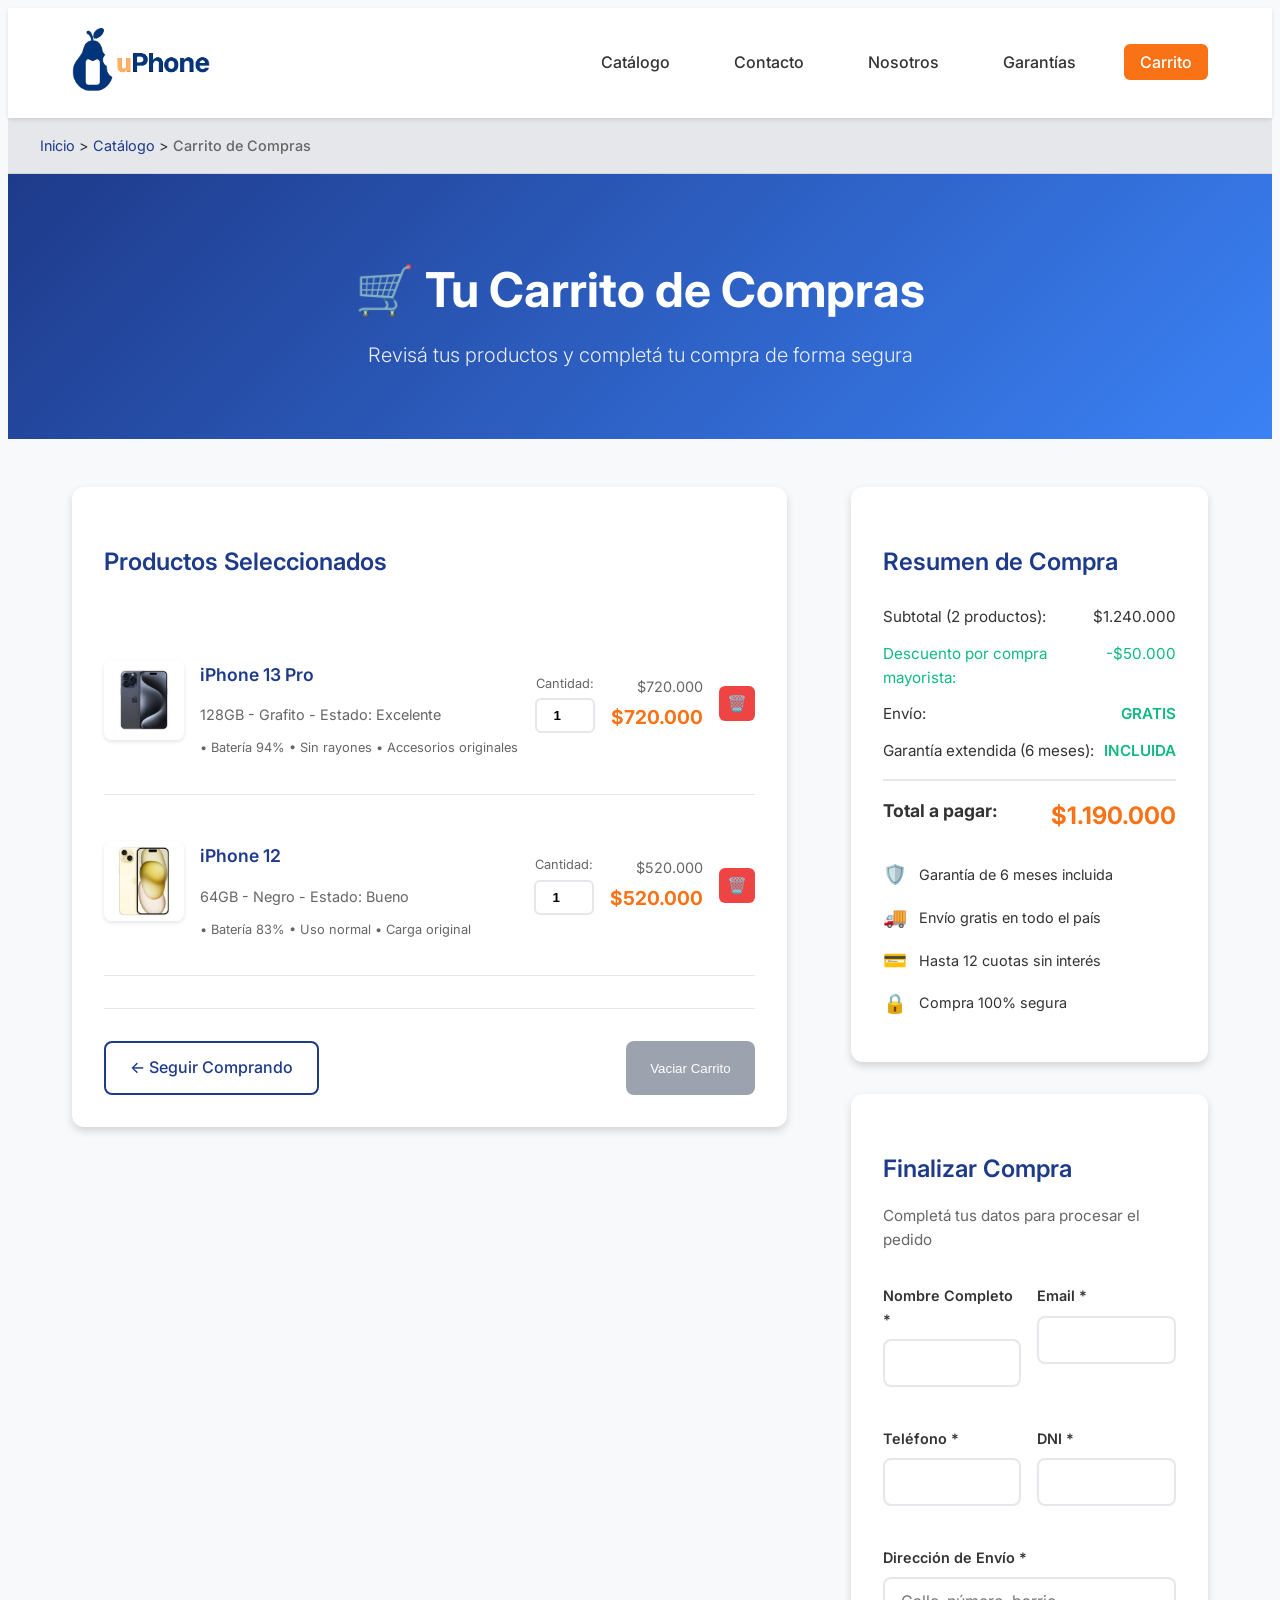
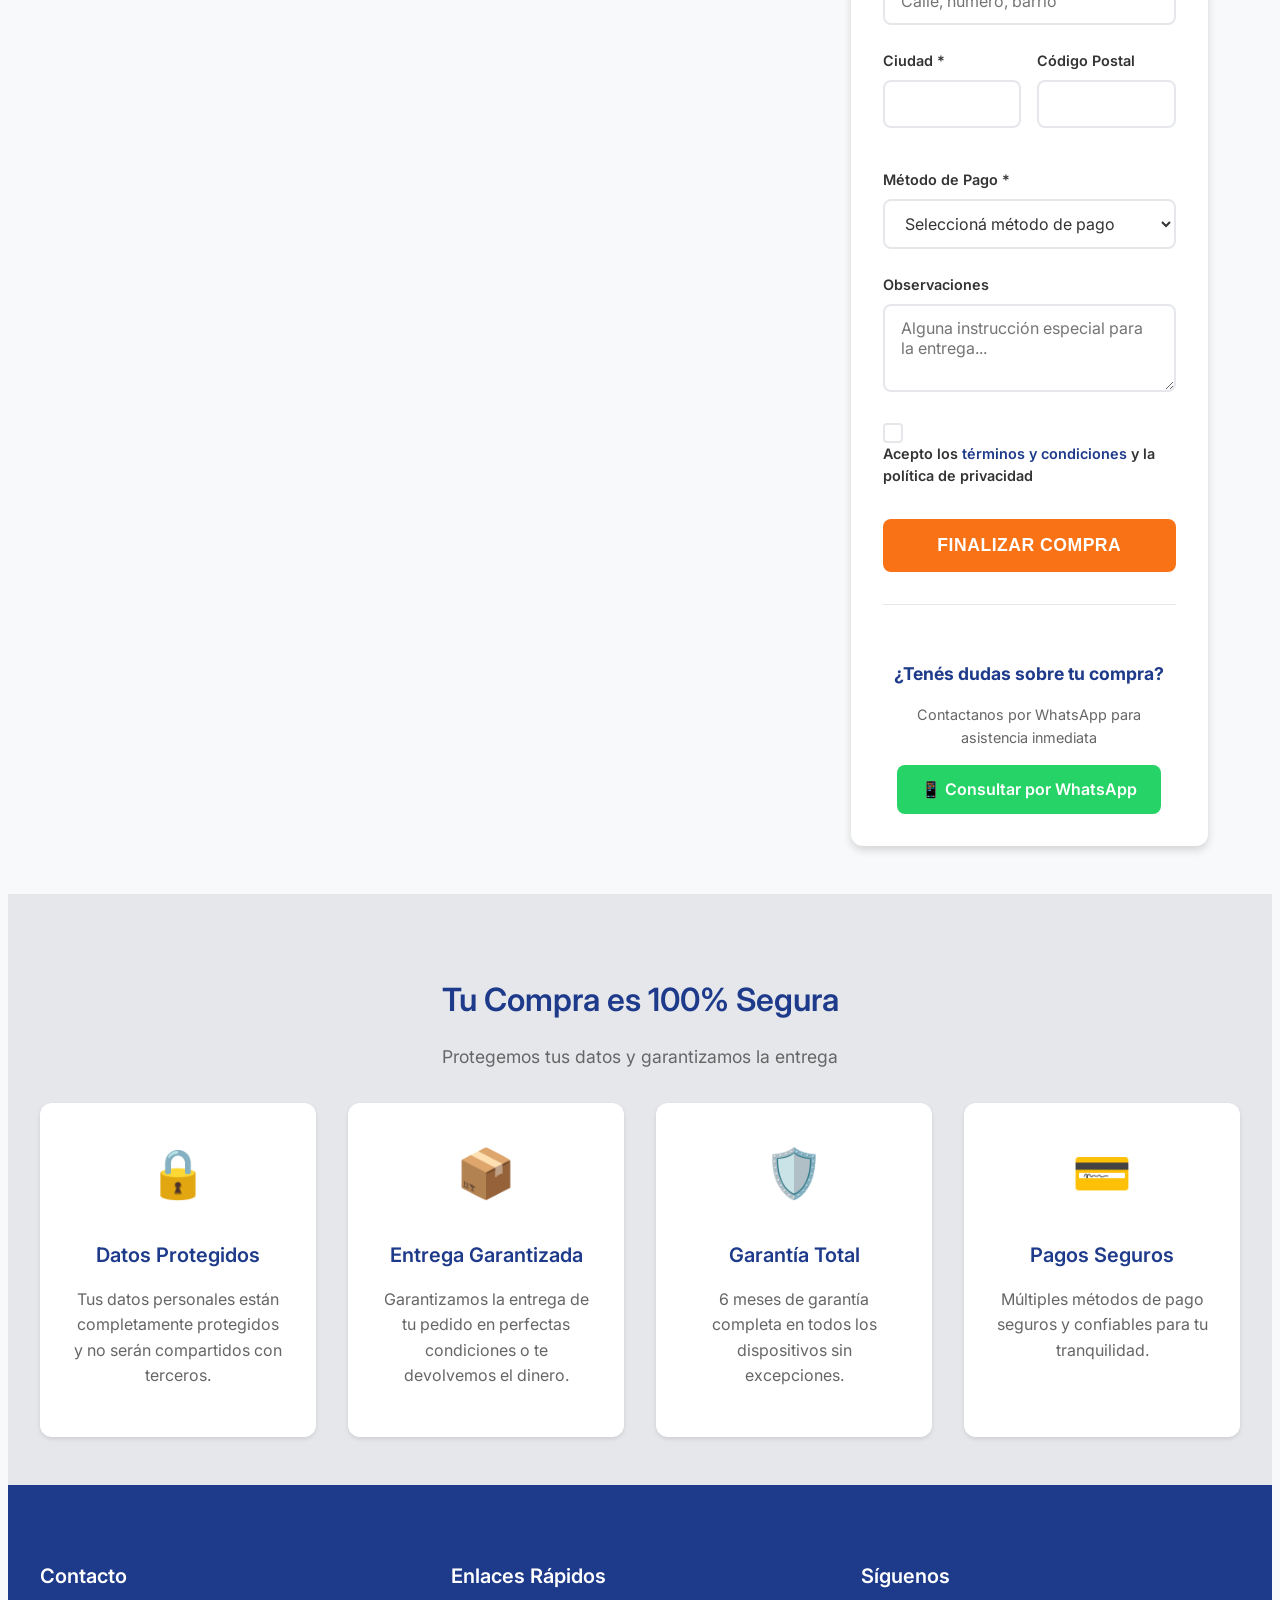
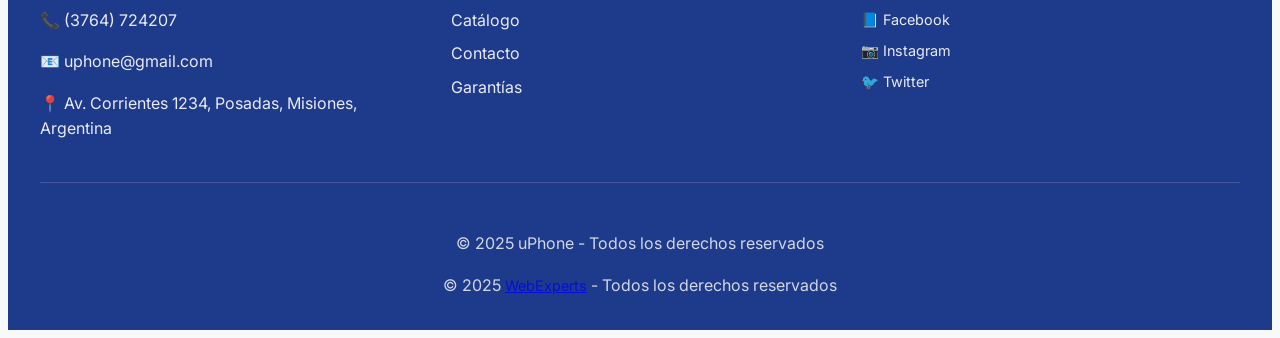
==== carrito.html @ 1811b503 "Commit inicial del proyecto Tienda iPhone" ====
<!DOCTYPE html>
<html lang="es">
<head>
    <!-- Configuración básica de la página -->
    <meta charset="UTF-8">
    <meta name="viewport" content="width=device-width, initial-scale=1.0">
    <title>Carrito de Compras - uPhone | Celulares Usados</title>
    <meta name="description" content="Finaliza tu compra de celulares usados en uPhone. Carrito con productos seleccionados, envío gratis y garantía incluida.">
    
    <!-- Favicon -->
    <link rel="icon" type="image/png" href="./img/favicon.png">
    
    <!-- Google Fonts para mejorar la tipografía -->
    <link rel="preconnect" href="https://fonts.googleapis.com">
    <link rel="preconnect" href="https://fonts.gstatic.com" crossorigin>
    <link href="https://fonts.googleapis.com/css2?family=Inter:wght@300;400;500;600;700&display=swap" rel="stylesheet">
    
    <!-- Vinculamos el archivo CSS específico de esta página -->
    <link rel="stylesheet" href="./css/carrito.css">
</head>
<body>
    <!-- Header principal con logo y navegación -->
    <header class="cabecera">
        <div class="contenedor-cabecera">
            <!-- Logo de la empresa -->
            <div class="logo">
                <a href="index.html" class="logo-link">
                    <img src="./img/logo.png" alt="uPhone - Celulares Usados Premium" class="img-logo">
                </a>
            </div>
            
            <!-- Menú de navegación principal -->
            <nav class="navegacion-principal">
                <ul class="menu">
                    <li><a href="catalogo.html">Catálogo</a></li>
                    <li><a href="contacto.html">Contacto</a></li>
                    <li><a href="nosotros.html">Nosotros</a></li>
                    <li><a href="garantias.html">Garantías</a></li>
                    <li><a href="carrito.html" class="activo">Carrito</a></li>
                </ul>
            </nav>
        </div>
    </header>

    <!-- Contenido principal de la página -->
    <main class="contenido-principal">
        <!-- Breadcrumb para navegación -->
        <section class="breadcrumb">
            <div class="contenedor-breadcrumb">
                <a href="index.html">Inicio</a> > 
                <a href="catalogo.html">Catálogo</a> > 
                <span>Carrito de Compras</span>
            </div>
        </section>

        <!-- Sección de encabezado del carrito -->
        <section class="seccion-encabezado">
            <div class="contenedor-encabezado">
                <h2 class="titulo-carrito">🛒 Tu Carrito de Compras</h2>
                <p class="subtitulo-carrito">Revisá tus productos y completá tu compra de forma segura</p>
            </div>
        </section>

        <!-- Sección principal del carrito -->
        <section class="seccion-carrito">
            <div class="contenedor-carrito">
                <!-- Productos en el carrito -->
                <div class="productos-carrito">
                    <h3 class="titulo-productos">Productos Seleccionados</h3>
                    
                    <!-- Producto 1 -->
                    <article class="item-carrito">
                        <div class="imagen-producto-carrito">
                            <img src="./img/iphone-15-pro-max.jpeg" alt="iPhone 13 Pro usado en estado excelente" class="img-producto-carrito">
                        </div>
                        <div class="info-producto-carrito">
                            <h4>iPhone 13 Pro</h4>
                            <p class="descripcion-carrito">128GB - Grafito - Estado: Excelente</p>
                            <p class="caracteristicas-carrito">• Batería 94% • Sin rayones • Accesorios originales</p>
                        </div>
                        <div class="cantidad-producto">
                            <label for="cantidad1">Cantidad:</label>
                            <input type="number" id="cantidad1" value="1" min="1" readonly>
                        </div>
                        <div class="precio-producto">
                            <span class="precio-unitario">$720.000</span>
                            <span class="precio-total-item">$720.000</span>
                        </div>
                        <div class="acciones-producto">
                            <button class="boton-eliminar" title="Eliminar producto">🗑️</button>
                        </div>
                    </article>

                    <!-- Producto 2 -->
                    <article class="item-carrito">
                        <div class="imagen-producto-carrito">
                            <img src="./img/iphone-12.jpeg" alt="iPhone 12 usado en estado bueno" class="img-producto-carrito">
                        </div>
                        <div class="info-producto-carrito">
                            <h4>iPhone 12</h4>
                            <p class="descripcion-carrito">64GB - Negro - Estado: Bueno</p>
                            <p class="caracteristicas-carrito">• Batería 83% • Uso normal • Carga original</p>
                        </div>
                        <div class="cantidad-producto">
                            <label for="cantidad2">Cantidad:</label>
                            <input type="number" id="cantidad2" value="1" min="1" readonly>
                        </div>
                        <div class="precio-producto">
                            <span class="precio-unitario">$520.000</span>
                            <span class="precio-total-item">$520.000</span>
                        </div>
                        <div class="acciones-producto">
                            <button class="boton-eliminar" title="Eliminar producto">🗑️</button>
                        </div>
                    </article>

                    <!-- Botones de acción del carrito -->
                    <div class="acciones-carrito">
                        <a href="catalogo.html" class="boton-seguir-comprando">← Seguir Comprando</a>
                        <button class="boton-vaciar-carrito">Vaciar Carrito</button>
                    </div>
                </div>

                <!-- Resumen y checkout -->
                <div class="resumen-checkout">
                    <!-- Resumen de compra -->
                    <div class="resumen-compra">
                        <h3 class="titulo-resumen">Resumen de Compra</h3>
                        
                        <div class="desglose-precios">
                            <div class="linea-precio">
                                <span>Subtotal (2 productos):</span>
                                <span>$1.240.000</span>
                            </div>
                            <div class="linea-precio descuento">
                                <span>Descuento por compra mayorista:</span>
                                <span>-$50.000</span>
                            </div>
                            <div class="linea-precio envio">
                                <span>Envío:</span>
                                <span class="gratis">GRATIS</span>
                            </div>
                            <div class="linea-precio garantia">
                                <span>Garantía extendida (6 meses):</span>
                                <span class="incluido">INCLUIDA</span>
                            </div>
                            <hr class="separador-total">
                            <div class="linea-precio total">
                                <span><strong>Total a pagar:</strong></span>
                                <span class="precio-final"><strong>$1.190.000</strong></span>
                            </div>
                        </div>

                        <!-- Información adicional -->
                        <div class="info-adicional-carrito">
                            <div class="info-item">
                                <span class="icono">🛡️</span>
                                <span>Garantía de 6 meses incluida</span>
                            </div>
                            <div class="info-item">
                                <span class="icono">🚚</span>
                                <span>Envío gratis en todo el país</span>
                            </div>
                            <div class="info-item">
                                <span class="icono">💳</span>
                                <span>Hasta 12 cuotas sin interés</span>
                            </div>
                            <div class="info-item">
                                <span class="icono">🔒</span>
                                <span>Compra 100% segura</span>
                            </div>
                        </div>
                    </div>

                    <!-- Formulario de checkout -->
                    <div class="formulario-checkout">
                        <h3 class="titulo-checkout">Finalizar Compra</h3>
                        <p class="descripcion-checkout">Completá tus datos para procesar el pedido</p>
                        
                        <form class="formulario-compra" action="#" method="POST">
                            <!-- Datos personales -->
                            <div class="grupo-campos">
                                <div class="campo-formulario">
                                    <label for="nombre">Nombre Completo *</label>
                                    <input type="text" id="nombre" name="nombre" required>
                                </div>
                                
                                <div class="campo-formulario">
                                    <label for="email">Email *</label>
                                    <input type="email" id="email" name="email" required>
                                </div>
                            </div>
                            
                            <div class="grupo-campos">
                                <div class="campo-formulario">
                                    <label for="telefono">Teléfono *</label>
                                    <input type="tel" id="telefono" name="telefono" required>
                                </div>
                                
                                <div class="campo-formulario">
                                    <label for="dni">DNI *</label>
                                    <input type="text" id="dni" name="dni" required>
                                </div>
                            </div>

                            <!-- Dirección de envío -->
                            <div class="campo-formulario">
                                <label for="direccion">Dirección de Envío *</label>
                                <input type="text" id="direccion" name="direccion" placeholder="Calle, número, barrio" required>
                            </div>
                            
                            <div class="grupo-campos">
                                <div class="campo-formulario">
                                    <label for="ciudad">Ciudad *</label>
                                    <input type="text" id="ciudad" name="ciudad" required>
                                </div>
                                
                                <div class="campo-formulario">
                                    <label for="codigo-postal">Código Postal</label>
                                    <input type="text" id="codigo-postal" name="codigo-postal">
                                </div>
                            </div>

                            <!-- Método de pago -->
                            <div class="campo-formulario">
                                <label for="metodo-pago">Método de Pago *</label>
                                <select id="metodo-pago" name="metodo-pago" required>
                                    <option value="">Seleccioná método de pago</option>
                                    <option value="efectivo">Efectivo contra entrega</option>
                                    <option value="transferencia">Transferencia bancaria</option>
                                    <option value="tarjeta">Tarjeta de crédito/débito</option>
                                    <option value="cuotas">Financiación en cuotas</option>
                                </select>
                            </div>

                            <!-- Observaciones -->
                            <div class="campo-formulario">
                                <label for="observaciones">Observaciones</label>
                                <textarea id="observaciones" name="observaciones" rows="3" placeholder="Alguna instrucción especial para la entrega..."></textarea>
                            </div>

                            <!-- Checkbox de términos -->
                            <div class="campo-formulario checkbox">
                                <label class="checkbox-label">
                                    <input type="checkbox" name="terminos" required>
                                    <span class="checkmark"></span>
                                    Acepto los <a href="garantias.html" class="enlace-terminos">términos y condiciones</a> y la política de privacidad
                                </label>
                            </div>

                            <!-- Botón de finalizar compra -->
                            <div class="campo-formulario">
                                <button type="submit" class="boton-finalizar-compra">Finalizar Compra</button>
                            </div>
                        </form>

                        <!-- Información de contacto para dudas -->
                        <div class="contacto-compra">
                            <h4>¿Tenés dudas sobre tu compra?</h4>
                            <p>Contactanos por WhatsApp para asistencia inmediata</p>
                            <a href="https://wa.me/543764724207" class="boton-whatsapp-carrito" target="_blank">
                                📱 Consultar por WhatsApp
                            </a>
                        </div>
                    </div>
                </div>
            </div>
        </section>

        <!-- Sección de información de seguridad -->
        <section class="seccion-seguridad">
            <div class="contenedor-seguridad">
                <h3 class="titulo-seguridad">Tu Compra es 100% Segura</h3>
                <p class="descripcion-seguridad">Protegemos tus datos y garantizamos la entrega</p>
                
                <div class="grid-seguridad">
                    <div class="card-seguridad">
                        <div class="icono-seguridad">🔒</div>
                        <h4>Datos Protegidos</h4>
                        <p>Tus datos personales están completamente protegidos y no serán compartidos con terceros.</p>
                    </div>
                    
                    <div class="card-seguridad">
                        <div class="icono-seguridad">📦</div>
                        <h4>Entrega Garantizada</h4>
                        <p>Garantizamos la entrega de tu pedido en perfectas condiciones o te devolvemos el dinero.</p>
                    </div>
                    
                    <div class="card-seguridad">
                        <div class="icono-seguridad">🛡️</div>
                        <h4>Garantía Total</h4>
                        <p>6 meses de garantía completa en todos los dispositivos sin excepciones.</p>
                    </div>
                    
                    <div class="card-seguridad">
                        <div class="icono-seguridad">💳</div>
                        <h4>Pagos Seguros</h4>
                        <p>Múltiples métodos de pago seguros y confiables para tu tranquilidad.</p>
                    </div>
                </div>
            </div>
        </section>
    </main>

    <!-- Footer con información adicional -->
    <footer class="pie-pagina">
        <div class="contenedor-footer">
            <!-- Información de contacto -->
            <div class="columna-footer">
                <h4>Contacto</h4>
                <p>📞 (3764) 724207</p>
                <p>📧 uphone@gmail.com</p>
                <p>📍 Av. Corrientes 1234, Posadas, Misiones, Argentina</p>
            </div>
            
            <!-- Enlaces rápidos -->
            <div class="columna-footer">
                <h4>Enlaces Rápidos</h4>
                <ul>
                    <li><a href="catalogo.html">Catálogo</a></li>
                    <li><a href="contacto.html">Contacto</a></li>
                    <li><a href="garantias.html">Garantías</a></li>
                </ul>
            </div>
            
            <!-- Redes sociales -->
            <div class="columna-footer">
                <h4>Síguenos</h4>
                <div class="redes-sociales">
                    <a href="#" class="red-social">📘 Facebook</a>
                    <a href="#" class="red-social">📷 Instagram</a>
                    <a href="#" class="red-social">🐦 Twitter</a>
                </div>
            </div>
        </div>
        
        <!-- Copyright -->
        <div class="copyright">
            <p>&copy; 2025 uPhone - Todos los derechos reservados</p>
            <p>&copy; 2025 <a href="#" class="red-social">WebExperts</a> - Todos los derechos reservados</p>
        </div>
    </footer>
</body>
</html>
---- css/carrito.css ----
/* ===== RESET Y CONFIGURACIÓN BÁSICA ===== */
/* Eliminamos márgenes y padding por defecto para tener control total */
* {
    margin: 5;
    padding: 0;
    box-sizing: border-box;
}

/* Configuración del body con fuente de Google Fonts */
body {
    font-family: 'Inter', -apple-system, BlinkMacSystemFont, 'Segoe UI', Roboto, sans-serif;
    line-height: 1.6;
    color: #333;
    background-color: #f8f9fa;
    /* Suavizamos el texto para mejor legibilidad */
    -webkit-font-smoothing: antialiased;
    -moz-osx-font-smoothing: grayscale;
}

/* ===== LAYOUT PRINCIPAL CON CSS GRID ===== */
/* Definimos el grid principal usando grid-template-areas */
body {
    display: grid;
    grid-template-areas: 
        "cabecera"
        "contenido-principal"
        "pie-pagina";
    grid-template-rows: auto 1fr auto;
    min-height: 100vh;
}

/* Asignamos las áreas del grid */
.cabecera {
    grid-area: cabecera;
}

.contenido-principal {
    grid-area: contenido-principal;
}

.pie-pagina {
    grid-area: pie-pagina;
}

/* ===== VARIABLES CSS PARA COLORES ===== */
:root {
    /* Colores principales siguiendo jerarquía visual */
    --color-primario: #1e3a8a;      /* Azul oscuro profesional */
    --color-secundario: #f97316;     /* Naranja suave para destacar */
    --color-fondo: #f8f9fa;          /* Fondo claro y neutro */
    --color-texto: #333333;          /* Texto principal oscuro */
    --color-texto-claro: #666666;    /* Texto secundario */
    --color-blanco: #ffffff;
    --color-gris-claro: #e5e7eb;
    --color-gris-medio: #9ca3af;
    
    /* Colores para estados */
    --color-exito: #10b981;          /* Verde para éxito */
    --color-error: #ef4444;          /* Rojo para errores */
    --color-advertencia: #f59e0b;    /* Amarillo para advertencias */
    
    /* Sombras para profundidad visual */
    --sombra-suave: 0 2px 4px rgba(0, 0, 0, 0.1);
    --sombra-media: 0 4px 8px rgba(0, 0, 0, 0.15);
    --sombra-fuerte: 0 8px 16px rgba(0, 0, 0, 0.2);
    
    /* Transiciones suaves */
    --transicion-rapida: 0.2s ease;
    --transicion-media: 0.3s ease;
}

/* ===== CABECERA ===== */
.cabecera {
    background: var(--color-blanco);
    box-shadow: var(--sombra-suave);
    position: sticky;
    top: 0;
    z-index: 100;
}

.contenedor-cabecera {
    max-width: 1200px;
    margin: 0 auto;
    padding: 1rem 2rem;
    display: flex;
    justify-content: space-between;
    align-items: center;
}

/* Logo y enlace */
.logo {
    display: flex;
    align-items: center;
}

.logo-link {
    text-decoration: none;
    transition: all var(--transicion-rapida);
}

.logo-link:hover {
    transform: scale(1.05);
}

.img-logo {
    height: 70px;
    width: auto;
    transition: all var(--transicion-rapida);
}

/* Navegación principal */
.navegacion-principal {
    /* Usamos flexbox para organizar el menú horizontalmente */
}

.menu {
    display: flex;
    list-style: none;
    gap: 2rem;
}

.menu a {
    text-decoration: none;
    color: var(--color-texto);
    font-weight: 500;
    padding: 0.5rem 1rem;
    border-radius: 6px;
    transition: all var(--transicion-rapida);
    position: relative;
}

.menu a:hover {
    background-color: var(--color-primario);
    color: var(--color-blanco);
    transform: translateY(-2px);
}

.menu a.activo {
    background-color: var(--color-secundario);
    color: var(--color-blanco);
}

/* ===== BREADCRUMB ===== */
.breadcrumb {
    background-color: var(--color-gris-claro);
    padding: 1rem 2rem;
    border-bottom: 1px solid #d1d5db;
}

.contenedor-breadcrumb {
    max-width: 1200px;
    margin: 0 auto;
    font-size: 0.9rem;
}

.breadcrumb a {
    color: var(--color-primario);
    text-decoration: none;
    transition: color var(--transicion-rapida);
}

.breadcrumb a:hover {
    color: var(--color-secundario);
}

.breadcrumb span {
    color: var(--color-texto-claro);
    font-weight: 500;
}

/* ===== SECCIÓN ENCABEZADO ===== */
.seccion-encabezado {
    background: linear-gradient(135deg, var(--color-primario) 0%, #3b82f6 100%);
    color: var(--color-blanco);
    padding: 3rem 2rem;
    text-align: center;
}

.contenedor-encabezado {
    max-width: 800px;
    margin: 0 auto;
}

.titulo-carrito {
    font-size: 3rem;
    font-weight: 700;
    margin-bottom: 1rem;
    line-height: 1.2;
}

.subtitulo-carrito {
    font-size: 1.25rem;
    opacity: 0.9;
    font-weight: 300;
}

/* ===== SECCIÓN CARRITO PRINCIPAL ===== */
.seccion-carrito {
    padding: 3rem 2rem;
    max-width: 1200px;
    margin: 0 auto;
}

.contenedor-carrito {
    display: grid;
    grid-template-columns: 2fr 1fr;
    gap: 4rem;
    align-items: start;
}

/* ===== PRODUCTOS EN CARRITO ===== */
.productos-carrito {
    background: var(--color-blanco);
    padding: 2rem;
    border-radius: 12px;
    box-shadow: var(--sombra-media);
}

.titulo-productos {
    font-size: 1.5rem;
    font-weight: 600;
    color: var(--color-primario);
    margin-bottom: 2rem;
}

.item-carrito {
    display: grid;
    grid-template-columns: 80px 1fr auto auto auto;
    gap: 1rem;
    align-items: center;
    padding: 1.5rem 0;
    border-bottom: 1px solid var(--color-gris-claro);
}

.item-carrito:last-child {
    border-bottom: none;
}

.imagen-producto-carrito {
    /* Contenedor para la imagen */
}

.img-producto-carrito {
    width: 80px;
    height: 80px;
    object-fit: cover;
    object-position: center;
    border-radius: 8px;
    box-shadow: var(--sombra-suave);
}

.info-producto-carrito h4 {
    font-size: 1.1rem;
    font-weight: 600;
    color: var(--color-primario);
    margin-bottom: 0.25rem;
}

.descripcion-carrito {
    color: var(--color-texto-claro);
    font-size: 0.9rem;
    margin-bottom: 0.25rem;
}

.caracteristicas-carrito {
    color: var(--color-texto-claro);
    font-size: 0.8rem;
    line-height: 1.4;
}

.cantidad-producto {
    text-align: center;
}

.cantidad-producto label {
    display: block;
    font-size: 0.8rem;
    color: var(--color-texto-claro);
    margin-bottom: 0.25rem;
}

.cantidad-producto input {
    width: 60px;
    padding: 0.5rem;
    border: 2px solid var(--color-gris-claro);
    border-radius: 6px;
    text-align: center;
    font-weight: 600;
}

.precio-producto {
    text-align: right;
}

.precio-unitario {
    display: block;
    font-size: 0.9rem;
    color: var(--color-texto-claro);
    margin-bottom: 0.25rem;
}

.precio-total-item {
    font-size: 1.2rem;
    font-weight: 700;
    color: var(--color-secundario);
}

.acciones-producto {
    /* Contenedor para botones de acción */
}

.boton-eliminar {
    background-color: var(--color-error);
    color: var(--color-blanco);
    border: none;
    padding: 0.5rem;
    border-radius: 6px;
    cursor: pointer;
    font-size: 1rem;
    transition: all var(--transicion-rapida);
}

.boton-eliminar:hover {
    background-color: #dc2626;
    transform: scale(1.1);
}

/* ===== ACCIONES DEL CARRITO ===== */
.acciones-carrito {
    display: flex;
    justify-content: space-between;
    margin-top: 2rem;
    padding-top: 2rem;
    border-top: 1px solid var(--color-gris-claro);
}

.boton-seguir-comprando {
    background-color: transparent;
    color: var(--color-primario);
    border: 2px solid var(--color-primario);
    padding: 0.75rem 1.5rem;
    border-radius: 8px;
    text-decoration: none;
    font-weight: 500;
    transition: all var(--transicion-rapida);
}

.boton-seguir-comprando:hover {
    background-color: var(--color-primario);
    color: var(--color-blanco);
    transform: translateY(-2px);
}

.boton-vaciar-carrito {
    background-color: var(--color-gris-medio);
    color: var(--color-blanco);
    border: none;
    padding: 0.75rem 1.5rem;
    border-radius: 8px;
    font-weight: 500;
    cursor: pointer;
    transition: all var(--transicion-rapida);
}

.boton-vaciar-carrito:hover {
    background-color: var(--color-error);
    transform: translateY(-2px);
}

/* ===== RESUMEN Y CHECKOUT ===== */
.resumen-checkout {
    /* Contenedor para resumen y formulario */
}

.resumen-compra {
    background: var(--color-blanco);
    padding: 2rem;
    border-radius: 12px;
    box-shadow: var(--sombra-media);
    margin-bottom: 2rem;
    position: sticky;
    top: 120px;
}

.titulo-resumen {
    font-size: 1.5rem;
    font-weight: 600;
    color: var(--color-primario);
    margin-bottom: 1.5rem;
}

.desglose-precios {
    margin-bottom: 1.5rem;
}

.linea-precio {
    display: flex;
    justify-content: space-between;
    margin-bottom: 0.75rem;
    font-size: 0.95rem;
}

.linea-precio.descuento {
    color: var(--color-exito);
}

.linea-precio.envio .gratis {
    color: var(--color-exito);
    font-weight: 600;
}

.linea-precio.garantia .incluido {
    color: var(--color-exito);
    font-weight: 600;
}

.separador-total {
    border: none;
    border-top: 2px solid var(--color-gris-claro);
    margin: 1rem 0;
}

.linea-precio.total {
    font-size: 1.1rem;
}

.precio-final {
    color: var(--color-secundario);
    font-size: 1.5rem;
}

.info-adicional-carrito {
    /* Información adicional del resumen */
}

.info-item {
    display: flex;
    align-items: center;
    gap: 0.75rem;
    margin-bottom: 0.75rem;
    font-size: 0.9rem;
    color: var(--color-texto);
}

.info-item .icono {
    font-size: 1.2rem;
}

/* ===== FORMULARIO CHECKOUT ===== */
.formulario-checkout {
    background: var(--color-blanco);
    padding: 2rem;
    border-radius: 12px;
    box-shadow: var(--sombra-media);
}

.titulo-checkout {
    font-size: 1.5rem;
    font-weight: 600;
    color: var(--color-primario);
    margin-bottom: 0.5rem;
}

.descripcion-checkout {
    color: var(--color-texto-claro);
    margin-bottom: 2rem;
    font-size: 0.95rem;
}

/* ===== ESTILOS DEL FORMULARIO ===== */
.formulario-compra {
    /* Contenedor del formulario */
}

.grupo-campos {
    display: grid;
    grid-template-columns: 1fr 1fr;
    gap: 1rem;
    margin-bottom: 1rem;
}

.campo-formulario {
    margin-bottom: 1.5rem;
}

.campo-formulario label {
    display: block;
    font-weight: 600;
    color: var(--color-texto);
    margin-bottom: 0.5rem;
    font-size: 0.9rem;
}

.campo-formulario input,
.campo-formulario select,
.campo-formulario textarea {
    width: 100%;
    padding: 0.75rem 1rem;
    border: 2px solid var(--color-gris-claro);
    border-radius: 8px;
    font-size: 1rem;
    color: var(--color-texto);
    background: var(--color-blanco);
    transition: all var(--transicion-rapida);
    font-family: inherit;
}

.campo-formulario input:focus,
.campo-formulario select:focus,
.campo-formulario textarea:focus {
    outline: none;
    border-color: var(--color-primario);
    box-shadow: 0 0 0 3px rgba(30, 58, 138, 0.1);
}

.campo-formulario textarea {
    resize: vertical;
    min-height: 80px;
}

/* ===== CHECKBOX PERSONALIZADO ===== */
.campo-formulario.checkbox {
    margin-bottom: 2rem;
}

.checkbox-label {
    display: flex;
    align-items: flex-start;
    gap: 0.75rem;
    cursor: pointer;
    font-size: 0.9rem;
    line-height: 1.5;
}

.checkbox-label input[type="checkbox"] {
    width: auto;
    margin: 0;
    opacity: 0;
    position: absolute;
}

.checkmark {
    width: 20px;
    height: 20px;
    border: 2px solid var(--color-gris-claro);
    border-radius: 4px;
    display: flex;
    align-items: center;
    justify-content: center;
    transition: all var(--transicion-rapida);
    flex-shrink: 0;
    margin-top: 0.1rem;
}

.checkbox-label input[type="checkbox"]:checked + .checkmark {
    background-color: var(--color-primario);
    border-color: var(--color-primario);
}

.checkbox-label input[type="checkbox"]:checked + .checkmark::after {
    content: "✓";
    color: var(--color-blanco);
    font-weight: bold;
    font-size: 0.8rem;
}

.enlace-terminos {
    color: var(--color-primario);
    text-decoration: none;
    font-weight: 600;
}

.enlace-terminos:hover {
    text-decoration: underline;
}

/* ===== BOTÓN FINALIZAR COMPRA ===== */
.boton-finalizar-compra {
    background-color: var(--color-secundario);
    color: var(--color-blanco);
    border: none;
    padding: 1rem 2rem;
    border-radius: 8px;
    font-size: 1.1rem;
    font-weight: 600;
    cursor: pointer;
    transition: all var(--transicion-media);
    text-transform: uppercase;
    letter-spacing: 0.5px;
    width: 100%;
}

.boton-finalizar-compra:hover {
    background-color: #ea580c;
    transform: translateY(-2px);
    box-shadow: var(--sombra-media);
}

/* ===== CONTACTO COMPRA ===== */
.contacto-compra {
    text-align: center;
    padding-top: 2rem;
    border-top: 1px solid var(--color-gris-claro);
    margin-top: 2rem;
}

.contacto-compra h4 {
    color: var(--color-primario);
    margin-bottom: 0.5rem;
    font-size: 1.1rem;
}

.contacto-compra p {
    color: var(--color-texto-claro);
    font-size: 0.9rem;
    margin-bottom: 1rem;
}

.boton-whatsapp-carrito {
    background-color: #25d366;
    color: var(--color-blanco);
    padding: 0.75rem 1.5rem;
    border-radius: 8px;
    text-decoration: none;
    font-weight: 600;
    display: inline-block;
    transition: all var(--transicion-rapida);
}

.boton-whatsapp-carrito:hover {
    background-color: #128c7e;
    transform: translateY(-2px);
}

/* ===== SECCIÓN SEGURIDAD ===== */
.seccion-seguridad {
    background-color: var(--color-gris-claro);
    padding: 3rem 2rem;
}

.contenedor-seguridad {
    max-width: 1200px;
    margin: 0 auto;
    text-align: center;
}

.titulo-seguridad {
    font-size: 2rem;
    font-weight: 600;
    color: var(--color-primario);
    margin-bottom: 0.5rem;
}

.descripcion-seguridad {
    color: var(--color-texto-claro);
    margin-bottom: 2rem;
    font-size: 1.1rem;
}

.grid-seguridad {
    display: grid;
    grid-template-columns: repeat(auto-fit, minmax(250px, 1fr));
    gap: 2rem;
}

.card-seguridad {
    background: var(--color-blanco);
    padding: 2rem;
    border-radius: 12px;
    text-align: center;
    box-shadow: var(--sombra-suave);
    transition: all var(--transicion-media);
}

.card-seguridad:hover {
    transform: translateY(-3px);
    box-shadow: var(--sombra-media);
}

.icono-seguridad {
    font-size: 3rem;
    margin-bottom: 1rem;
}

.card-seguridad h4 {
    font-size: 1.25rem;
    font-weight: 600;
    color: var(--color-primario);
    margin-bottom: 1rem;
}

.card-seguridad p {
    color: var(--color-texto-claro);
    line-height: 1.6;
}

/* ===== FOOTER ===== */
.pie-pagina {
    background-color: var(--color-primario);
    color: var(--color-blanco);
    padding: 3rem 2rem 1rem;
}

.contenedor-footer {
    max-width: 1200px;
    margin: 0 auto;
    display: grid;
    grid-template-columns: repeat(auto-fit, minmax(250px, 1fr));
    gap: 2rem;
    margin-bottom: 2rem;
}

.columna-footer h4 {
    font-size: 1.25rem;
    font-weight: 600;
    margin-bottom: 1rem;
    color: var(--color-blanco);
}

.columna-footer p {
    margin-bottom: 0.5rem;
    opacity: 0.9;
}

.columna-footer ul {
    list-style: none;
}

.columna-footer ul li {
    margin-bottom: 0.5rem;
}

.columna-footer a {
    color: var(--color-blanco);
    text-decoration: none;
    opacity: 0.9;
    transition: opacity var(--transicion-rapida);
}

.columna-footer a:hover {
    opacity: 1;
    color: var(--color-secundario);
}

.redes-sociales {
    display: flex;
    flex-direction: column;
    gap: 0.5rem;
}

.red-social {
    font-size: 0.9rem;
}

.copyright {
    text-align: center;
    padding-top: 2rem;
    border-top: 1px solid rgba(255, 255, 255, 0.2);
    opacity: 0.8;
}

/* ===== MEDIA QUERIES PARA RESPONSIVE DESIGN ===== */

/* Tablets (768px y menos) */
@media (max-width: 768px) {
    .contenedor-cabecera {
        flex-direction: column;
        gap: 1rem;
        padding: 1rem;
    }
    
    .menu {
        flex-wrap: wrap;
        justify-content: center;
        gap: 1rem;
    }
    
    .titulo-carrito {
        font-size: 2.5rem;
    }
    
    .subtitulo-carrito {
        font-size: 1.1rem;
    }
    
    .contenedor-carrito {
        grid-template-columns: 1fr;
        gap: 2rem;
    }
    
    .item-carrito {
        grid-template-columns: 60px 1fr;
        gap: 1rem;
    }
    
    .cantidad-producto,
    .precio-producto,
    .acciones-producto {
        grid-column: 1 / -1;
        margin-top: 0.5rem;
    }
    
    .cantidad-producto,
    .precio-producto {
        display: flex;
        justify-content: space-between;
        align-items: center;
    }
    
    .grupo-campos {
        grid-template-columns: 1fr;
        gap: 0;
    }
    
    .acciones-carrito {
        flex-direction: column;
        gap: 1rem;
    }
    
    .grid-seguridad {
        grid-template-columns: 1fr;
    }
    
    .contenedor-footer {
        grid-template-columns: 1fr;
        text-align: center;
    }
    
    .resumen-compra {
        position: static;
    }
}

/* Móviles (480px y menos) */
@media (max-width: 480px) {
    .contenedor-cabecera {
        padding: 0.75rem;
    }
    
    .img-logo {
        height: 56px;
    }
    
    .menu {
        gap: 0.5rem;
    }
    
    .menu a {
        padding: 0.4rem 0.8rem;
        font-size: 0.9rem;
    }
    
    .seccion-encabezado {
        padding: 2rem 1rem;
    }
    
    .titulo-carrito {
        font-size: 2rem;
    }
    
    .seccion-carrito {
        padding: 2rem 1rem;
    }
    
    .productos-carrito,
    .resumen-compra,
    .formulario-checkout {
        padding: 1.5rem;
    }
    
    .item-carrito {
        grid-template-columns: 1fr;
        text-align: center;
    }
    
    .img-producto-carrito {
        width: 120px;
        height: 120px;
        margin: 0 auto;
    }
    
    .seccion-seguridad {
        padding: 2rem 1rem;
    }
    
    .pie-pagina {
        padding: 2rem 1rem 1rem;
    }
}

/* ===== MEJORAS DE ACCESIBILIDAD ===== */

/* Enfoque visible para navegación por teclado */
.menu a:focus,
.campo-formulario input:focus,
.campo-formulario select:focus,
.campo-formulario textarea:focus,
.boton-finalizar-compra:focus,
.boton-whatsapp-carrito:focus,
.boton-eliminar:focus,
.boton-seguir-comprando:focus,
.boton-vaciar-carrito:focus {
    outline: 3px solid var(--color-secundario);
    outline-offset: 2px;
}

/* Mejoramos el contraste para textos */
@media (prefers-contrast: high) {
    :root {
        --color-texto: #000000;
        --color-texto-claro: #333333;
    }
}

/* Animaciones reducidas para usuarios que las prefieren */
@media (prefers-reduced-motion: reduce) {
    * {
        animation-duration: 0.01ms !important;
        animation-iteration-count: 1 !important;
        transition-duration: 0.01ms !important;
    }
}

/* ===== COMENTARIOS FINALES ===== */
/* 
Este CSS implementa:
✅ Grid con grid-template-areas para layout principal
✅ Flexbox para elementos internos (carrito, formulario, etc.)
✅ Media queries para diseño responsive
✅ Efectos hover y transiciones suaves
✅ Google Fonts para tipografía
✅ Jerarquía visual clara con tamaños de fuente
✅ Jerarquía de colores con variables CSS
✅ Carrito visual con productos estáticos
✅ Formulario de checkout completo
✅ Resumen de compra sticky
✅ Sección de seguridad
✅ Contraste suficiente para accesibilidad
✅ Enfoque visible para navegación por teclado
✅ Soporte para usuarios con preferencias de accesibilidad
*/
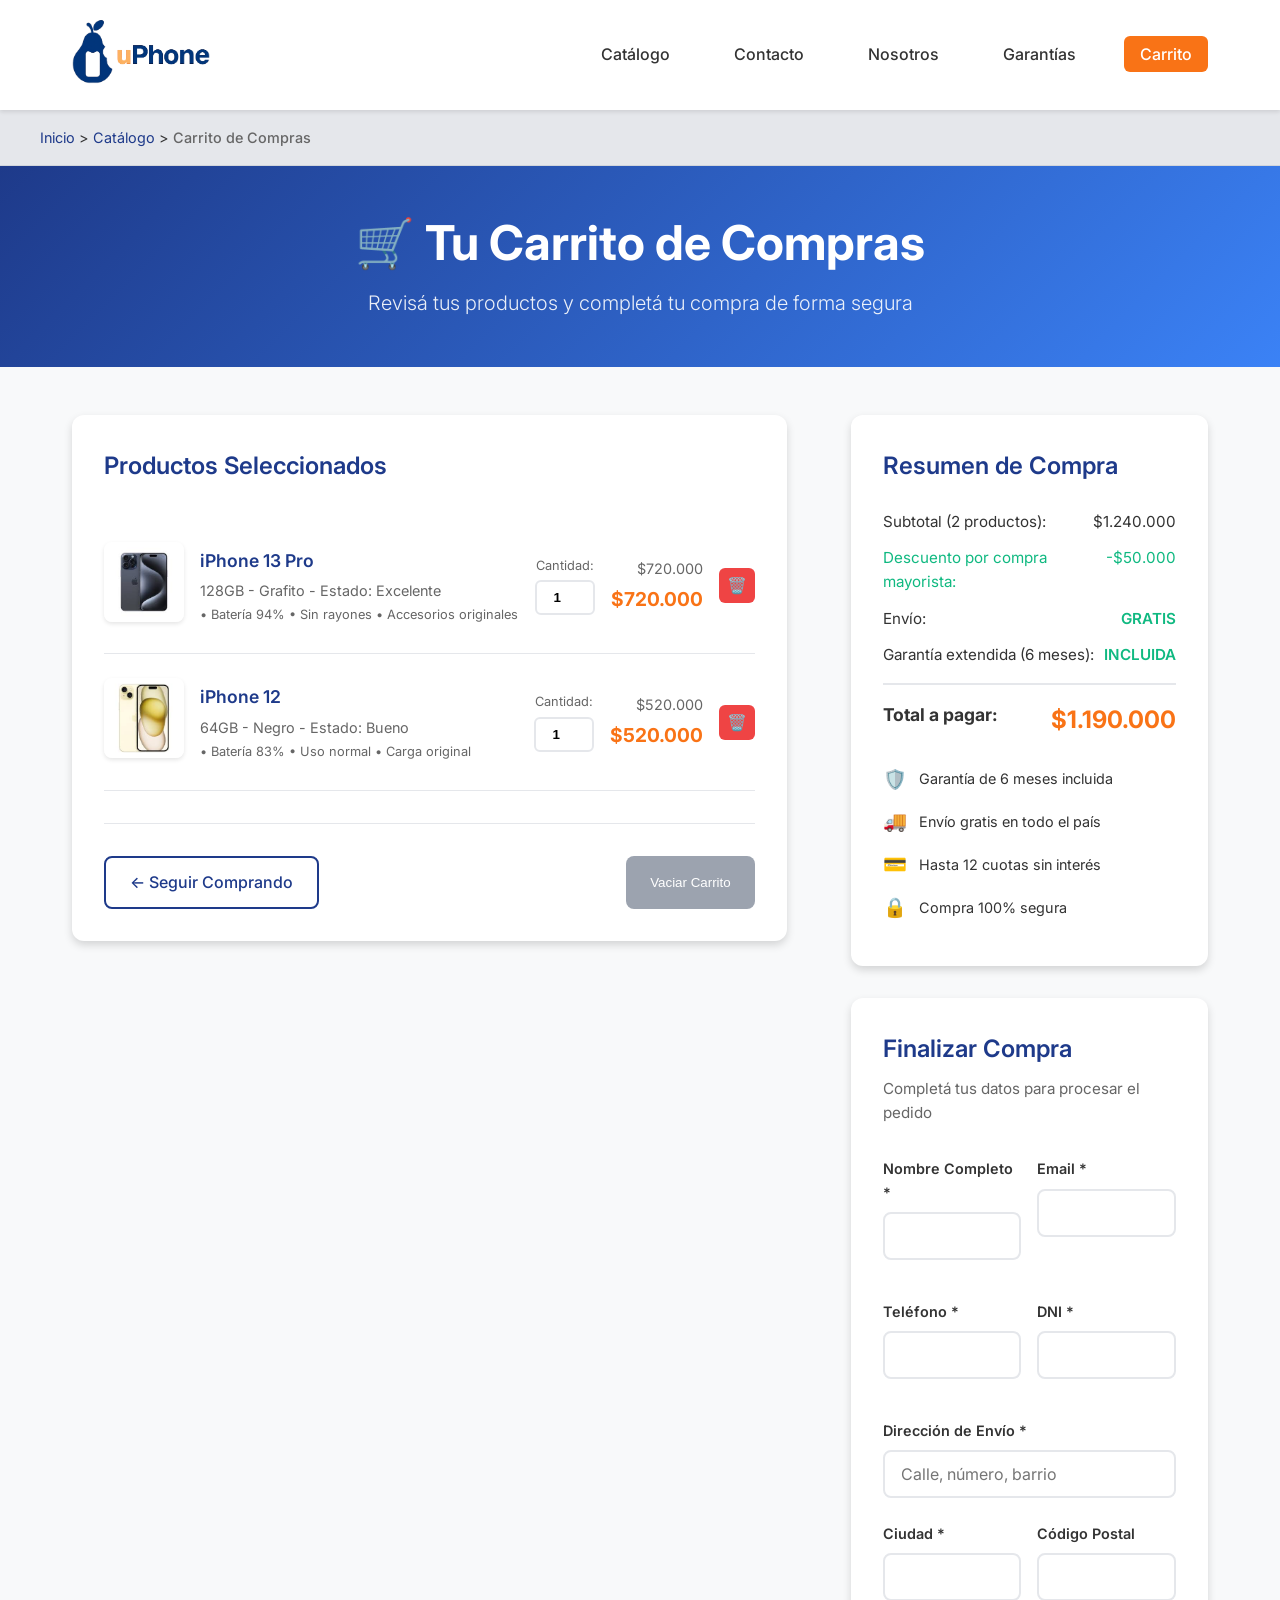
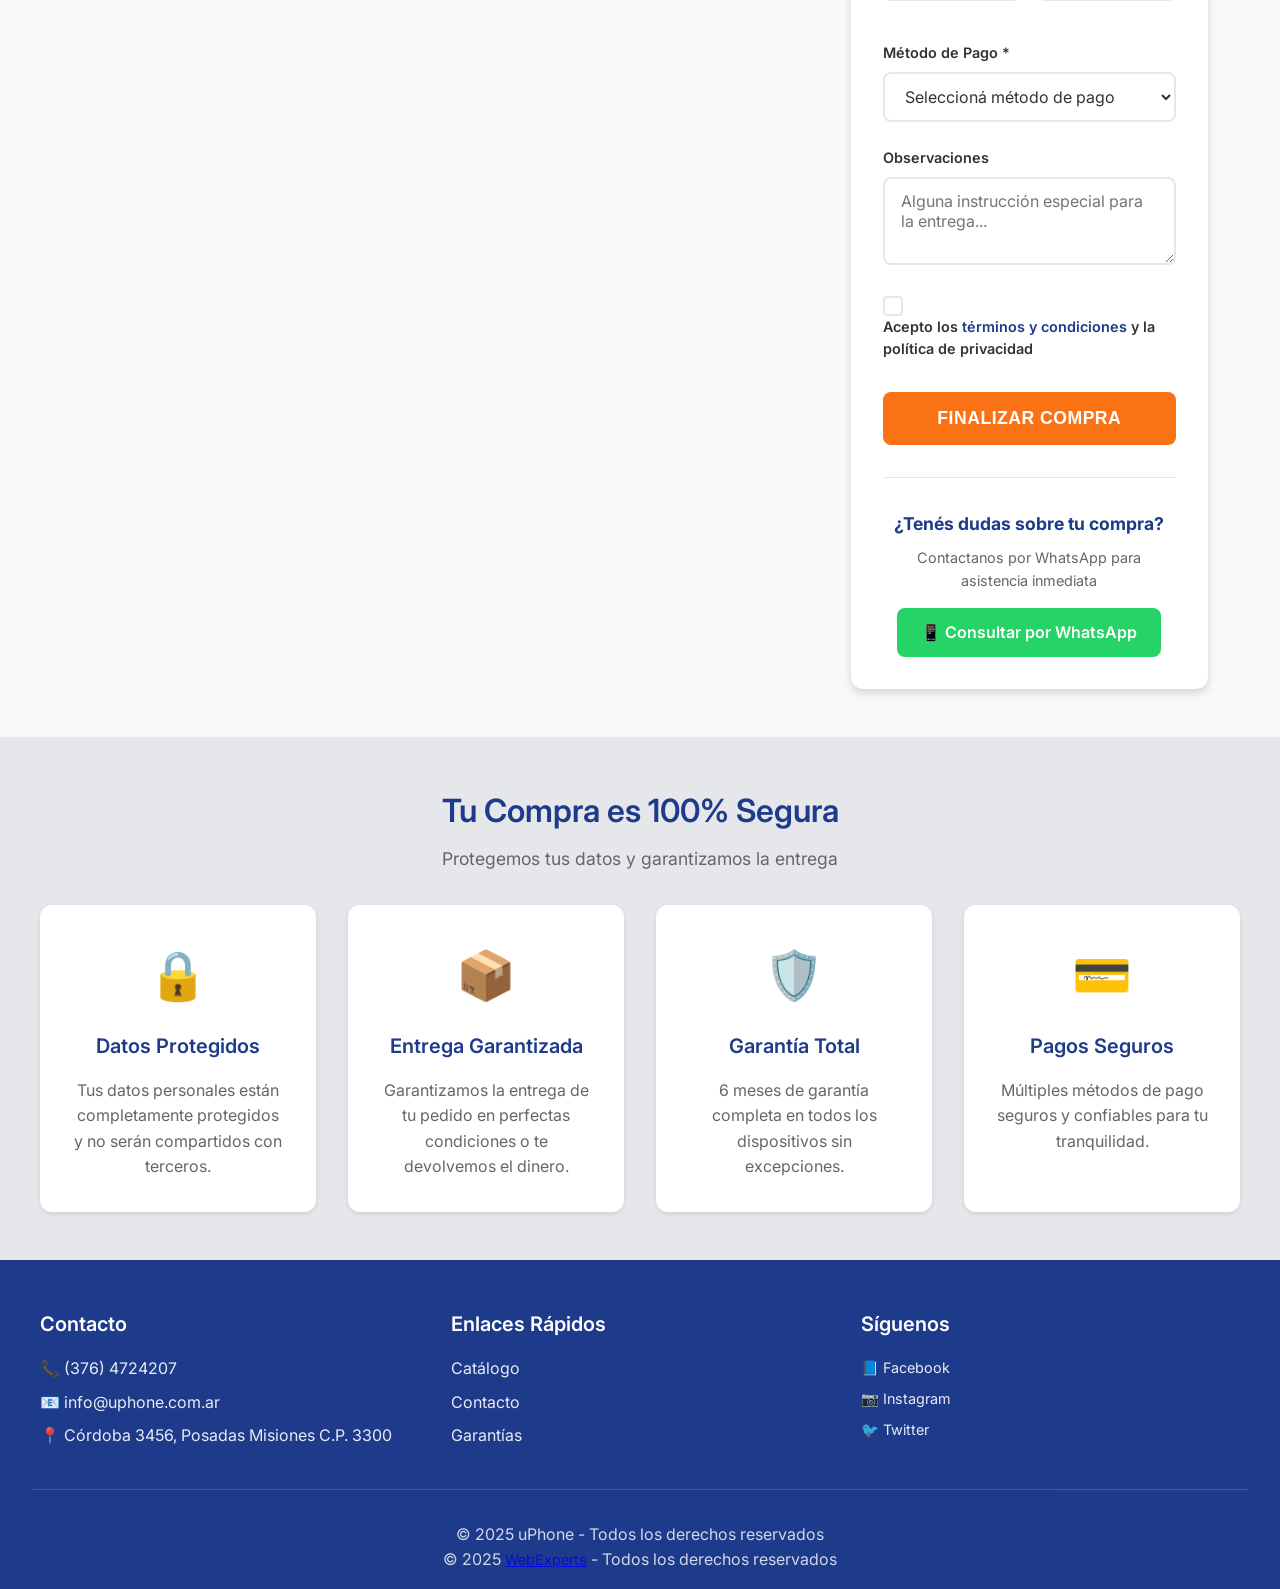
==== commit 201b1ea9: "Refactor: base.css, datos de contacto unificados, doc ampliada - base.css con reset, variables, cabe" ====
--- a/carrito.html
+++ b/carrito.html
@@ -15,7 +15,7 @@
     <link rel="preconnect" href="https://fonts.gstatic.com" crossorigin>
     <link href="https://fonts.googleapis.com/css2?family=Inter:wght@300;400;500;600;700&display=swap" rel="stylesheet">
     
-    <!-- Vinculamos el archivo CSS específico de esta página -->
+    <link rel="stylesheet" href="./css/base.css">
     <link rel="stylesheet" href="./css/carrito.css">
 </head>
 <body>
@@ -308,12 +308,11 @@
             <!-- Información de contacto -->
             <div class="columna-footer">
                 <h4>Contacto</h4>
-                <p>📞 (3764) 724207</p>
-                <p>📧 uphone@gmail.com</p>
-                <p>📍 Av. Corrientes 1234, Posadas, Misiones, Argentina</p>
+                <p>📞 (376) 4724207</p>
+                <p>📧 info@uphone.com.ar</p>
+                <p>📍 Córdoba 3456, Posadas Misiones C.P. 3300</p>
             </div>
             
-            <!-- Enlaces rápidos -->
             <div class="columna-footer">
                 <h4>Enlaces Rápidos</h4>
                 <ul>
--- a/css/base.css
+++ b/css/base.css
@@ -0,0 +1,313 @@
+/* ===== BASE.CSS - Estilos compartidos por todas las páginas uPhone ===== */
+/* Reset, layout principal, variables, cabecera, pie y elementos comunes */
+
+/* ===== RESET ===== */
+* {
+    margin: 0;
+    padding: 0;
+    box-sizing: border-box;
+}
+
+/* ===== BODY ===== */
+body {
+    font-family: 'Inter', -apple-system, BlinkMacSystemFont, 'Segoe UI', Roboto, sans-serif;
+    line-height: 1.6;
+    color: #333;
+    background-color: #f8f9fa;
+    -webkit-font-smoothing: antialiased;
+    -moz-osx-font-smoothing: grayscale;
+}
+
+/* ===== LAYOUT PRINCIPAL CON CSS GRID ===== */
+body {
+    display: grid;
+    grid-template-areas:
+        "cabecera"
+        "contenido-principal"
+        "pie-pagina";
+    grid-template-rows: auto 1fr auto;
+    min-height: 100vh;
+}
+
+.cabecera {
+    grid-area: cabecera;
+}
+
+.contenido-principal {
+    grid-area: contenido-principal;
+}
+
+.pie-pagina {
+    grid-area: pie-pagina;
+}
+
+/* ===== VARIABLES CSS ===== */
+:root {
+    /* Colores principales */
+    --color-primario: #1e3a8a;
+    --color-secundario: #f97316;
+    --color-fondo: #f8f9fa;
+    --color-texto: #333333;
+    --color-texto-claro: #666666;
+    --color-blanco: #ffffff;
+    --color-gris-claro: #e5e7eb;
+    --color-gris-medio: #9ca3af;
+
+    /* Badges de estado (productos) */
+    --color-excelente: #10b981;
+    --color-muy-bueno: #3b82f6;
+    --color-bueno: #f59e0b;
+
+    /* Estados (formularios, mensajes) */
+    --color-exito: #10b981;
+    --color-error: #ef4444;
+    --color-advertencia: #f59e0b;
+
+    /* Sombras */
+    --sombra-suave: 0 2px 4px rgba(0, 0, 0, 0.1);
+    --sombra-media: 0 4px 8px rgba(0, 0, 0, 0.15);
+    --sombra-fuerte: 0 8px 16px rgba(0, 0, 0, 0.2);
+
+    /* Transiciones */
+    --transicion-rapida: 0.2s ease;
+    --transicion-media: 0.3s ease;
+}
+
+/* ===== CABECERA ===== */
+.cabecera {
+    background: var(--color-blanco);
+    box-shadow: var(--sombra-suave);
+    position: sticky;
+    top: 0;
+    z-index: 100;
+}
+
+.contenedor-cabecera {
+    max-width: 1200px;
+    margin: 0 auto;
+    padding: 1rem 2rem;
+    display: flex;
+    justify-content: space-between;
+    align-items: center;
+}
+
+.logo {
+    display: flex;
+    align-items: center;
+}
+
+.logo-link {
+    text-decoration: none;
+    transition: all var(--transicion-rapida);
+}
+
+.logo-link:hover {
+    transform: scale(1.05);
+}
+
+.img-logo {
+    height: 70px;
+    width: auto;
+    transition: all var(--transicion-rapida);
+}
+
+.navegacion-principal {
+    /* Flexbox para menú horizontal */
+}
+
+.menu {
+    display: flex;
+    list-style: none;
+    gap: 2rem;
+}
+
+.menu a {
+    text-decoration: none;
+    color: var(--color-texto);
+    font-weight: 500;
+    padding: 0.5rem 1rem;
+    border-radius: 6px;
+    transition: all var(--transicion-rapida);
+    position: relative;
+}
+
+.menu a:hover {
+    background-color: var(--color-primario);
+    color: var(--color-blanco);
+    transform: translateY(-2px);
+}
+
+.menu a.activo {
+    background-color: var(--color-secundario);
+    color: var(--color-blanco);
+}
+
+/* ===== SECCIÓN ENCABEZADO COMÚN (páginas internas) ===== */
+.seccion-encabezado {
+    background: linear-gradient(135deg, var(--color-primario) 0%, #3b82f6 100%);
+    color: var(--color-blanco);
+    padding: 3rem 2rem;
+    text-align: center;
+}
+
+.contenedor-encabezado {
+    max-width: 1200px;
+    margin: 0 auto;
+}
+
+/* ===== BREADCRUMB ===== */
+.breadcrumb {
+    background-color: var(--color-gris-claro);
+    padding: 1rem 2rem;
+    border-bottom: 1px solid #d1d5db;
+}
+
+.contenedor-breadcrumb {
+    max-width: 1200px;
+    margin: 0 auto;
+    font-size: 0.9rem;
+}
+
+.breadcrumb a {
+    color: var(--color-primario);
+    text-decoration: none;
+    transition: color var(--transicion-rapida);
+}
+
+.breadcrumb a:hover {
+    color: var(--color-secundario);
+}
+
+.breadcrumb span {
+    color: var(--color-texto-claro);
+    font-weight: 500;
+}
+
+/* ===== FOOTER ===== */
+.pie-pagina {
+    background-color: var(--color-primario);
+    color: var(--color-blanco);
+    padding: 3rem 2rem 1rem;
+}
+
+.contenedor-footer {
+    max-width: 1200px;
+    margin: 0 auto;
+    display: grid;
+    grid-template-columns: repeat(auto-fit, minmax(250px, 1fr));
+    gap: 2rem;
+    margin-bottom: 2rem;
+}
+
+.columna-footer h4 {
+    font-size: 1.25rem;
+    font-weight: 600;
+    margin-bottom: 1rem;
+    color: var(--color-blanco);
+}
+
+.columna-footer p {
+    margin-bottom: 0.5rem;
+    opacity: 0.9;
+}
+
+.columna-footer ul {
+    list-style: none;
+}
+
+.columna-footer ul li {
+    margin-bottom: 0.5rem;
+}
+
+.columna-footer a {
+    color: var(--color-blanco);
+    text-decoration: none;
+    opacity: 0.9;
+    transition: opacity var(--transicion-rapida);
+}
+
+.columna-footer a:hover {
+    opacity: 1;
+    color: var(--color-secundario);
+}
+
+.redes-sociales {
+    display: flex;
+    flex-direction: column;
+    gap: 0.5rem;
+}
+
+.red-social {
+    font-size: 0.9rem;
+}
+
+.copyright {
+    text-align: center;
+    padding-top: 2rem;
+    border-top: 1px solid rgba(255, 255, 255, 0.2);
+    opacity: 0.8;
+}
+
+/* ===== RESPONSIVE - Cabecera y footer ===== */
+@media (max-width: 768px) {
+    .contenedor-cabecera {
+        flex-direction: column;
+        gap: 1rem;
+        padding: 1rem;
+    }
+
+    .menu {
+        flex-wrap: wrap;
+        justify-content: center;
+        gap: 1rem;
+    }
+
+    .contenedor-footer {
+        grid-template-columns: 1fr;
+        text-align: center;
+    }
+}
+
+@media (max-width: 480px) {
+    .contenedor-cabecera {
+        padding: 0.75rem;
+    }
+
+    .img-logo {
+        height: 56px;
+    }
+
+    .menu {
+        gap: 0.5rem;
+    }
+
+    .menu a {
+        padding: 0.4rem 0.8rem;
+        font-size: 0.9rem;
+    }
+
+    .pie-pagina {
+        padding: 2rem 1rem 1rem;
+    }
+}
+
+/* ===== ACCESIBILIDAD ===== */
+.menu a:focus {
+    outline: 3px solid var(--color-secundario);
+    outline-offset: 2px;
+}
+
+@media (prefers-contrast: high) {
+    :root {
+        --color-texto: #000000;
+        --color-texto-claro: #333333;
+    }
+}
+
+@media (prefers-reduced-motion: reduce) {
+    * {
+        animation-duration: 0.01ms !important;
+        animation-iteration-count: 1 !important;
+        transition-duration: 0.01ms !important;
+    }
+}
--- a/css/carrito.css
+++ b/css/carrito.css
@@ -1,184 +1,7 @@
-/* ===== RESET Y CONFIGURACIÓN BÁSICA ===== */
-/* Eliminamos márgenes y padding por defecto para tener control total */
-* {
-    margin: 5;
-    padding: 0;
-    box-sizing: border-box;
-}
-
-/* Configuración del body con fuente de Google Fonts */
-body {
-    font-family: 'Inter', -apple-system, BlinkMacSystemFont, 'Segoe UI', Roboto, sans-serif;
-    line-height: 1.6;
-    color: #333;
-    background-color: #f8f9fa;
-    /* Suavizamos el texto para mejor legibilidad */
-    -webkit-font-smoothing: antialiased;
-    -moz-osx-font-smoothing: grayscale;
-}
-
-/* ===== LAYOUT PRINCIPAL CON CSS GRID ===== */
-/* Definimos el grid principal usando grid-template-areas */
-body {
-    display: grid;
-    grid-template-areas: 
-        "cabecera"
-        "contenido-principal"
-        "pie-pagina";
-    grid-template-rows: auto 1fr auto;
-    min-height: 100vh;
-}
-
-/* Asignamos las áreas del grid */
-.cabecera {
-    grid-area: cabecera;
-}
-
-.contenido-principal {
-    grid-area: contenido-principal;
-}
-
-.pie-pagina {
-    grid-area: pie-pagina;
-}
-
-/* ===== VARIABLES CSS PARA COLORES ===== */
-:root {
-    /* Colores principales siguiendo jerarquía visual */
-    --color-primario: #1e3a8a;      /* Azul oscuro profesional */
-    --color-secundario: #f97316;     /* Naranja suave para destacar */
-    --color-fondo: #f8f9fa;          /* Fondo claro y neutro */
-    --color-texto: #333333;          /* Texto principal oscuro */
-    --color-texto-claro: #666666;    /* Texto secundario */
-    --color-blanco: #ffffff;
-    --color-gris-claro: #e5e7eb;
-    --color-gris-medio: #9ca3af;
-    
-    /* Colores para estados */
-    --color-exito: #10b981;          /* Verde para éxito */
-    --color-error: #ef4444;          /* Rojo para errores */
-    --color-advertencia: #f59e0b;    /* Amarillo para advertencias */
-    
-    /* Sombras para profundidad visual */
-    --sombra-suave: 0 2px 4px rgba(0, 0, 0, 0.1);
-    --sombra-media: 0 4px 8px rgba(0, 0, 0, 0.15);
-    --sombra-fuerte: 0 8px 16px rgba(0, 0, 0, 0.2);
-    
-    /* Transiciones suaves */
-    --transicion-rapida: 0.2s ease;
-    --transicion-media: 0.3s ease;
-}
-
-/* ===== CABECERA ===== */
-.cabecera {
-    background: var(--color-blanco);
-    box-shadow: var(--sombra-suave);
-    position: sticky;
-    top: 0;
-    z-index: 100;
-}
-
-.contenedor-cabecera {
-    max-width: 1200px;
-    margin: 0 auto;
-    padding: 1rem 2rem;
-    display: flex;
-    justify-content: space-between;
-    align-items: center;
-}
-
-/* Logo y enlace */
-.logo {
-    display: flex;
-    align-items: center;
-}
-
-.logo-link {
-    text-decoration: none;
-    transition: all var(--transicion-rapida);
-}
-
-.logo-link:hover {
-    transform: scale(1.05);
-}
-
-.img-logo {
-    height: 70px;
-    width: auto;
-    transition: all var(--transicion-rapida);
-}
-
-/* Navegación principal */
-.navegacion-principal {
-    /* Usamos flexbox para organizar el menú horizontalmente */
-}
-
-.menu {
-    display: flex;
-    list-style: none;
-    gap: 2rem;
-}
-
-.menu a {
-    text-decoration: none;
-    color: var(--color-texto);
-    font-weight: 500;
-    padding: 0.5rem 1rem;
-    border-radius: 6px;
-    transition: all var(--transicion-rapida);
-    position: relative;
-}
-
-.menu a:hover {
-    background-color: var(--color-primario);
-    color: var(--color-blanco);
-    transform: translateY(-2px);
-}
-
-.menu a.activo {
-    background-color: var(--color-secundario);
-    color: var(--color-blanco);
-}
-
-/* ===== BREADCRUMB ===== */
-.breadcrumb {
-    background-color: var(--color-gris-claro);
-    padding: 1rem 2rem;
-    border-bottom: 1px solid #d1d5db;
-}
-
-.contenedor-breadcrumb {
-    max-width: 1200px;
-    margin: 0 auto;
-    font-size: 0.9rem;
-}
-
-.breadcrumb a {
-    color: var(--color-primario);
-    text-decoration: none;
-    transition: color var(--transicion-rapida);
-}
-
-.breadcrumb a:hover {
-    color: var(--color-secundario);
-}
-
-.breadcrumb span {
-    color: var(--color-texto-claro);
-    font-weight: 500;
-}
-
-/* ===== SECCIÓN ENCABEZADO ===== */
-.seccion-encabezado {
-    background: linear-gradient(135deg, var(--color-primario) 0%, #3b82f6 100%);
-    color: var(--color-blanco);
-    padding: 3rem 2rem;
-    text-align: center;
-}
+/* Cargar base.css antes. Estilos específicos de Carrito. */
 
 .contenedor-encabezado {
     max-width: 800px;
-    margin: 0 auto;
 }
 
 .titulo-carrito {
@@ -694,87 +517,8 @@
     line-height: 1.6;
 }
 
-/* ===== FOOTER ===== */
-.pie-pagina {
-    background-color: var(--color-primario);
-    color: var(--color-blanco);
-    padding: 3rem 2rem 1rem;
-}
-
-.contenedor-footer {
-    max-width: 1200px;
-    margin: 0 auto;
-    display: grid;
-    grid-template-columns: repeat(auto-fit, minmax(250px, 1fr));
-    gap: 2rem;
-    margin-bottom: 2rem;
-}
-
-.columna-footer h4 {
-    font-size: 1.25rem;
-    font-weight: 600;
-    margin-bottom: 1rem;
-    color: var(--color-blanco);
-}
-
-.columna-footer p {
-    margin-bottom: 0.5rem;
-    opacity: 0.9;
-}
-
-.columna-footer ul {
-    list-style: none;
-}
-
-.columna-footer ul li {
-    margin-bottom: 0.5rem;
-}
-
-.columna-footer a {
-    color: var(--color-blanco);
-    text-decoration: none;
-    opacity: 0.9;
-    transition: opacity var(--transicion-rapida);
-}
-
-.columna-footer a:hover {
-    opacity: 1;
-    color: var(--color-secundario);
-}
-
-.redes-sociales {
-    display: flex;
-    flex-direction: column;
-    gap: 0.5rem;
-}
-
-.red-social {
-    font-size: 0.9rem;
-}
-
-.copyright {
-    text-align: center;
-    padding-top: 2rem;
-    border-top: 1px solid rgba(255, 255, 255, 0.2);
-    opacity: 0.8;
-}
-
-/* ===== MEDIA QUERIES PARA RESPONSIVE DESIGN ===== */
-
-/* Tablets (768px y menos) */
+/* ===== MEDIA QUERIES ===== */
 @media (max-width: 768px) {
-    .contenedor-cabecera {
-        flex-direction: column;
-        gap: 1rem;
-        padding: 1rem;
-    }
-    
-    .menu {
-        flex-wrap: wrap;
-        justify-content: center;
-        gap: 1rem;
-    }
-    
     .titulo-carrito {
         font-size: 2.5rem;
     }
@@ -821,35 +565,12 @@
         grid-template-columns: 1fr;
     }
     
-    .contenedor-footer {
-        grid-template-columns: 1fr;
-        text-align: center;
-    }
-    
     .resumen-compra {
         position: static;
     }
 }
 
-/* Móviles (480px y menos) */
 @media (max-width: 480px) {
-    .contenedor-cabecera {
-        padding: 0.75rem;
-    }
-    
-    .img-logo {
-        height: 56px;
-    }
-    
-    .menu {
-        gap: 0.5rem;
-    }
-    
-    .menu a {
-        padding: 0.4rem 0.8rem;
-        font-size: 0.9rem;
-    }
-    
     .seccion-encabezado {
         padding: 2rem 1rem;
     }
@@ -882,16 +603,8 @@
     .seccion-seguridad {
         padding: 2rem 1rem;
     }
-    
-    .pie-pagina {
-        padding: 2rem 1rem 1rem;
-    }
-}
-
-/* ===== MEJORAS DE ACCESIBILIDAD ===== */
-
-/* Enfoque visible para navegación por teclado */
-.menu a:focus,
+}
+
 .campo-formulario input:focus,
 .campo-formulario select:focus,
 .campo-formulario textarea:focus,
@@ -903,39 +616,3 @@
     outline: 3px solid var(--color-secundario);
     outline-offset: 2px;
 }
-
-/* Mejoramos el contraste para textos */
-@media (prefers-contrast: high) {
-    :root {
-        --color-texto: #000000;
-        --color-texto-claro: #333333;
-    }
-}
-
-/* Animaciones reducidas para usuarios que las prefieren */
-@media (prefers-reduced-motion: reduce) {
-    * {
-        animation-duration: 0.01ms !important;
-        animation-iteration-count: 1 !important;
-        transition-duration: 0.01ms !important;
-    }
-}
-
-/* ===== COMENTARIOS FINALES ===== */
-/* 
-Este CSS implementa:
-✅ Grid con grid-template-areas para layout principal
-✅ Flexbox para elementos internos (carrito, formulario, etc.)
-✅ Media queries para diseño responsive
-✅ Efectos hover y transiciones suaves
-✅ Google Fonts para tipografía
-✅ Jerarquía visual clara con tamaños de fuente
-✅ Jerarquía de colores con variables CSS
-✅ Carrito visual con productos estáticos
-✅ Formulario de checkout completo
-✅ Resumen de compra sticky
-✅ Sección de seguridad
-✅ Contraste suficiente para accesibilidad
-✅ Enfoque visible para navegación por teclado
-✅ Soporte para usuarios con preferencias de accesibilidad
-*/
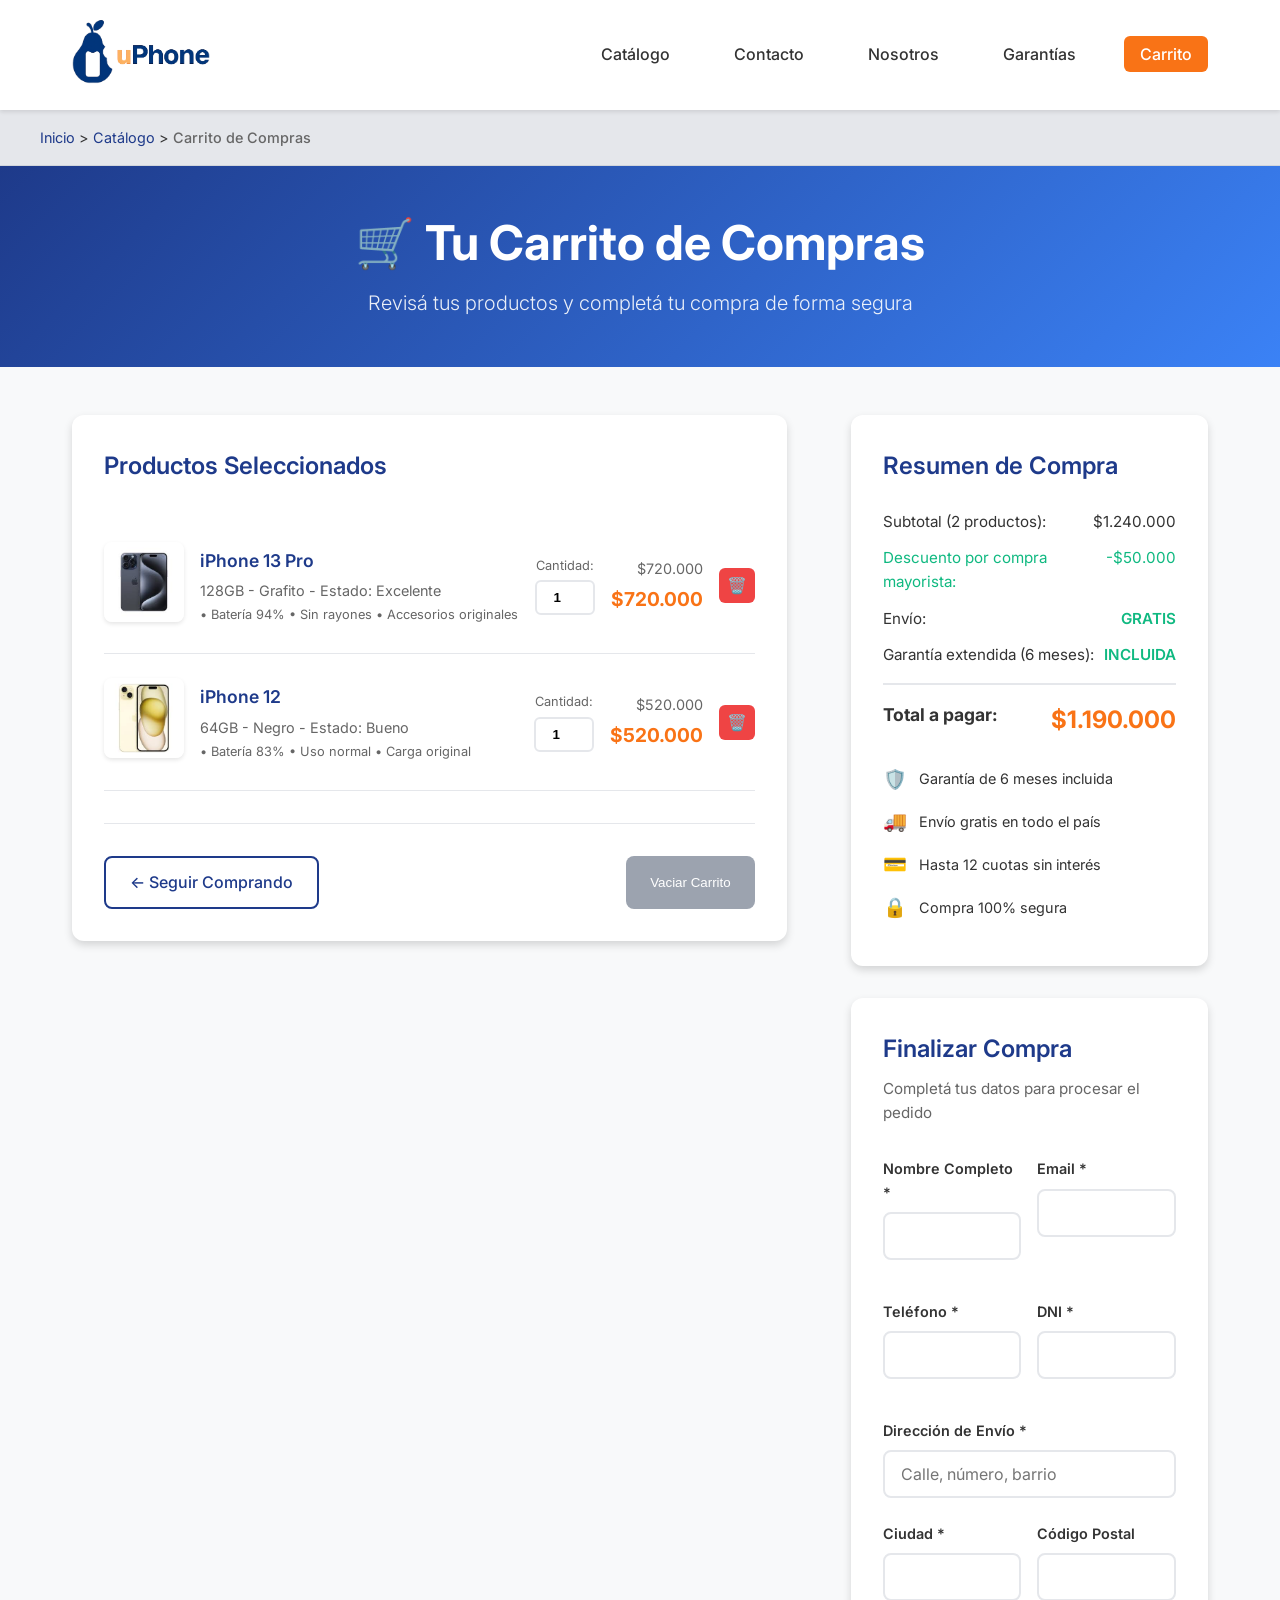
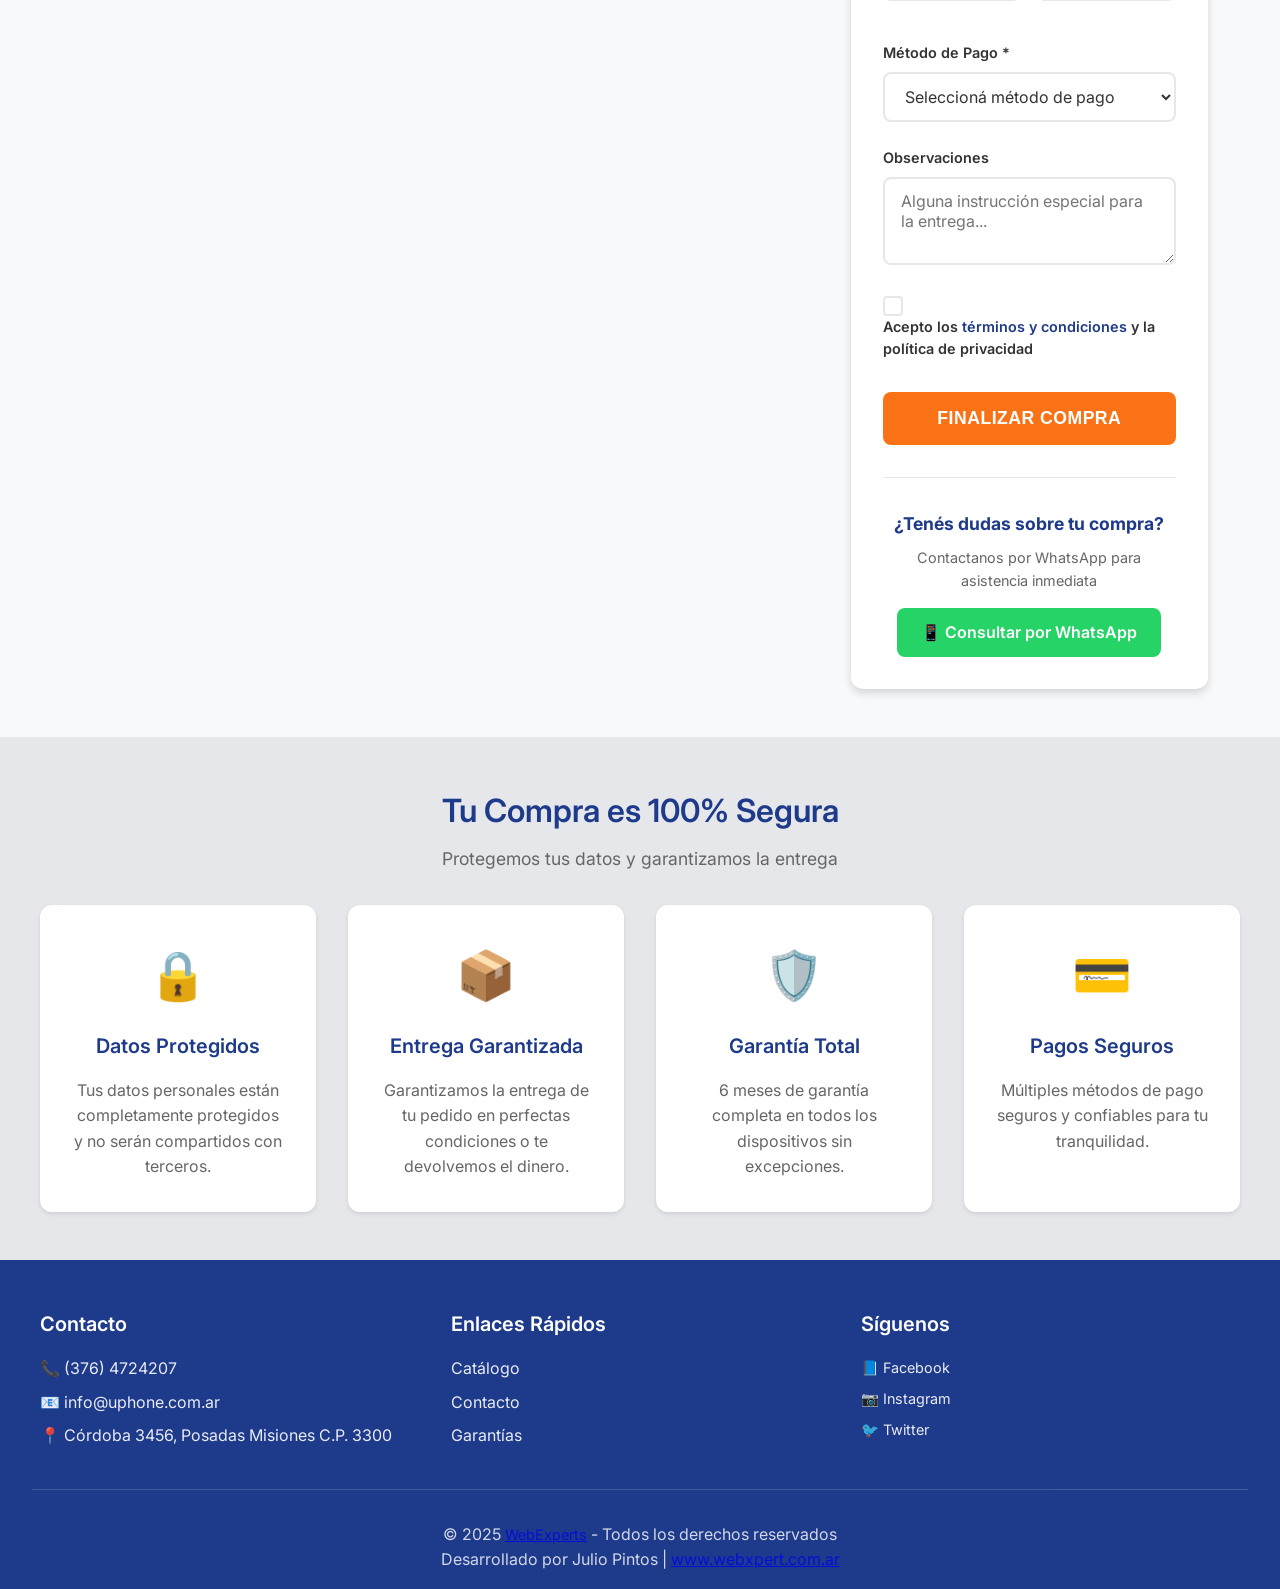
==== commit 09696189: "Fix HTMLHint: escape special characters in breadcrumb, update styles and pages Made-with: Cursor" ====
--- a/carrito.html
+++ b/carrito.html
@@ -1,16 +1,16 @@
 <!DOCTYPE html>
 <html lang="es">
 <head>
-    <!-- Configuración básica de la página -->
+    <!-- Lo que va en la cabecera (idioma, título, descripción) -->
     <meta charset="UTF-8">
     <meta name="viewport" content="width=device-width, initial-scale=1.0">
     <title>Carrito de Compras - uPhone | Celulares Usados</title>
     <meta name="description" content="Finaliza tu compra de celulares usados en uPhone. Carrito con productos seleccionados, envío gratis y garantía incluida.">
     
-    <!-- Favicon -->
+    <!-- El iconito que sale en la pestaña del navegador -->
     <link rel="icon" type="image/png" href="./img/favicon.png">
     
-    <!-- Google Fonts para mejorar la tipografía -->
+    <!-- La letra que uso (Inter) la traigo de acá -->
     <link rel="preconnect" href="https://fonts.googleapis.com">
     <link rel="preconnect" href="https://fonts.gstatic.com" crossorigin>
     <link href="https://fonts.googleapis.com/css2?family=Inter:wght@300;400;500;600;700&display=swap" rel="stylesheet">
@@ -19,17 +19,17 @@
     <link rel="stylesheet" href="./css/carrito.css">
 </head>
 <body>
-    <!-- Header principal con logo y navegación -->
+    <!-- Arriba de todo: logo y menú -->
     <header class="cabecera">
         <div class="contenedor-cabecera">
-            <!-- Logo de la empresa -->
+            <!-- Mi logo -->
             <div class="logo">
                 <a href="index.html" class="logo-link">
                     <img src="./img/logo.png" alt="uPhone - Celulares Usados Premium" class="img-logo">
                 </a>
             </div>
             
-            <!-- Menú de navegación principal -->
+            <!-- Los links del menú -->
             <nav class="navegacion-principal">
                 <ul class="menu">
                     <li><a href="catalogo.html">Catálogo</a></li>
@@ -42,18 +42,18 @@
         </div>
     </header>
 
-    <!-- Contenido principal de la página -->
+    <!-- Todo lo del medio de la página -->
     <main class="contenido-principal">
-        <!-- Breadcrumb para navegación -->
+        <!-- La ruta Inicio > Carrito arriba del contenido -->
         <section class="breadcrumb">
             <div class="contenedor-breadcrumb">
-                <a href="index.html">Inicio</a> > 
-                <a href="catalogo.html">Catálogo</a> > 
+                <a href="index.html">Inicio</a> &gt; 
+                <a href="catalogo.html">Catálogo</a> &gt; 
                 <span>Carrito de Compras</span>
             </div>
         </section>
 
-        <!-- Sección de encabezado del carrito -->
+        <!-- El título "Tu carrito" -->
         <section class="seccion-encabezado">
             <div class="contenedor-encabezado">
                 <h2 class="titulo-carrito">🛒 Tu Carrito de Compras</h2>
@@ -61,14 +61,14 @@
             </div>
         </section>
 
-        <!-- Sección principal del carrito -->
+        <!-- La parte donde van los productos y el resumen -->
         <section class="seccion-carrito">
             <div class="contenedor-carrito">
-                <!-- Productos en el carrito -->
+                <!-- Acá listo los productos que el usuario agregó -->
                 <div class="productos-carrito">
                     <h3 class="titulo-productos">Productos Seleccionados</h3>
                     
-                    <!-- Producto 1 -->
+                    <!-- Primer producto del carrito -->
                     <article class="item-carrito">
                         <div class="imagen-producto-carrito">
                             <img src="./img/iphone-15-pro-max.jpeg" alt="iPhone 13 Pro usado en estado excelente" class="img-producto-carrito">
@@ -91,7 +91,7 @@
                         </div>
                     </article>
 
-                    <!-- Producto 2 -->
+                    <!-- Segundo producto del carrito -->
                     <article class="item-carrito">
                         <div class="imagen-producto-carrito">
                             <img src="./img/iphone-12.jpeg" alt="iPhone 12 usado en estado bueno" class="img-producto-carrito">
@@ -114,16 +114,16 @@
                         </div>
                     </article>
 
-                    <!-- Botones de acción del carrito -->
+                    <!-- Botones para vaciar o seguir comprando -->
                     <div class="acciones-carrito">
                         <a href="catalogo.html" class="boton-seguir-comprando">← Seguir Comprando</a>
                         <button class="boton-vaciar-carrito">Vaciar Carrito</button>
                     </div>
                 </div>
 
-                <!-- Resumen y checkout -->
+                <!-- Resumen de totales y formulario para pagar -->
                 <div class="resumen-checkout">
-                    <!-- Resumen de compra -->
+                    <!-- Subtotal, envío y total -->
                     <div class="resumen-compra">
                         <h3 class="titulo-resumen">Resumen de Compra</h3>
                         
@@ -151,7 +151,7 @@
                             </div>
                         </div>
 
-                        <!-- Información adicional -->
+                        <!-- Texto de envío gratis y devoluciones -->
                         <div class="info-adicional-carrito">
                             <div class="info-item">
                                 <span class="icono">🛡️</span>
@@ -172,13 +172,13 @@
                         </div>
                     </div>
 
-                    <!-- Formulario de checkout -->
+                    <!-- Formulario para completar la compra -->
                     <div class="formulario-checkout">
                         <h3 class="titulo-checkout">Finalizar Compra</h3>
                         <p class="descripcion-checkout">Completá tus datos para procesar el pedido</p>
                         
                         <form class="formulario-compra" action="#" method="POST">
-                            <!-- Datos personales -->
+                            <!-- Nombre, mail, teléfono -->
                             <div class="grupo-campos">
                                 <div class="campo-formulario">
                                     <label for="nombre">Nombre Completo *</label>
@@ -203,7 +203,7 @@
                                 </div>
                             </div>
 
-                            <!-- Dirección de envío -->
+                            <!-- Dónde enviar el pedido -->
                             <div class="campo-formulario">
                                 <label for="direccion">Dirección de Envío *</label>
                                 <input type="text" id="direccion" name="direccion" placeholder="Calle, número, barrio" required>
@@ -221,7 +221,7 @@
                                 </div>
                             </div>
 
-                            <!-- Método de pago -->
+                            <!-- Cómo va a pagar (transferencia, efectivo, etc.) -->
                             <div class="campo-formulario">
                                 <label for="metodo-pago">Método de Pago *</label>
                                 <select id="metodo-pago" name="metodo-pago" required>
@@ -233,13 +233,13 @@
                                 </select>
                             </div>
 
-                            <!-- Observaciones -->
+                            <!-- Un recuadro por si quiere dejar alguna nota -->
                             <div class="campo-formulario">
                                 <label for="observaciones">Observaciones</label>
                                 <textarea id="observaciones" name="observaciones" rows="3" placeholder="Alguna instrucción especial para la entrega..."></textarea>
                             </div>
 
-                            <!-- Checkbox de términos -->
+                            <!-- La casilla de aceptar términos -->
                             <div class="campo-formulario checkbox">
                                 <label class="checkbox-label">
                                     <input type="checkbox" name="terminos" required>
@@ -248,13 +248,13 @@
                                 </label>
                             </div>
 
-                            <!-- Botón de finalizar compra -->
+                            <!-- El botón para confirmar el pedido -->
                             <div class="campo-formulario">
                                 <button type="submit" class="boton-finalizar-compra">Finalizar Compra</button>
                             </div>
                         </form>
 
-                        <!-- Información de contacto para dudas -->
+                        <!-- Texto por si tiene dudas, con teléfono y WhatsApp -->
                         <div class="contacto-compra">
                             <h4>¿Tenés dudas sobre tu compra?</h4>
                             <p>Contactanos por WhatsApp para asistencia inmediata</p>
@@ -267,7 +267,7 @@
             </div>
         </section>
 
-        <!-- Sección de información de seguridad -->
+        <!-- Los íconos de envío, pago seguro y garantía -->
         <section class="seccion-seguridad">
             <div class="contenedor-seguridad">
                 <h3 class="titulo-seguridad">Tu Compra es 100% Segura</h3>
@@ -305,7 +305,7 @@
     <!-- Footer con información adicional -->
     <footer class="pie-pagina">
         <div class="contenedor-footer">
-            <!-- Información de contacto -->
+            <!-- Teléfono, mail, dirección -->
             <div class="columna-footer">
                 <h4>Contacto</h4>
                 <p>📞 (376) 4724207</p>
@@ -322,7 +322,7 @@
                 </ul>
             </div>
             
-            <!-- Redes sociales -->
+            <!-- Facebook, Instagram, Twitter -->
             <div class="columna-footer">
                 <h4>Síguenos</h4>
                 <div class="redes-sociales">
@@ -333,10 +333,10 @@
             </div>
         </div>
         
-        <!-- Copyright -->
+        <!-- Derechos de autor -->
         <div class="copyright">
-            <p>&copy; 2025 uPhone - Todos los derechos reservados</p>
-            <p>&copy; 2025 <a href="#" class="red-social">WebExperts</a> - Todos los derechos reservados</p>
+            <p>&copy; 2025 <a href="https://www.webxpert.com.ar" class="red-social" target="_blank" rel="noopener">WebExperts</a> - Todos los derechos reservados</p>
+            <p>Desarrollado por Julio Pintos | <a href="https://www.webxpert.com.ar" target="_blank" rel="noopener">www.webxpert.com.ar</a></p>
         </div>
     </footer>
 </body>
--- a/css/base.css
+++ b/css/base.css
@@ -1,14 +1,13 @@
-/* ===== BASE.CSS - Estilos compartidos por todas las páginas uPhone ===== */
-/* Reset, layout principal, variables, cabecera, pie y elementos comunes */
-
-/* ===== RESET ===== */
+/* Acá tengo todo lo que se repite en todas las páginas */
+
+/* Arranco sacando márgenes y espacios que vienen por defecto */
 * {
     margin: 0;
     padding: 0;
     box-sizing: border-box;
 }
 
-/* ===== BODY ===== */
+/* Cómo se ve la página en general (letra, color de fondo) */
 body {
     font-family: 'Inter', -apple-system, BlinkMacSystemFont, 'Segoe UI', Roboto, sans-serif;
     line-height: 1.6;
@@ -18,7 +17,7 @@
     -moz-osx-font-smoothing: grayscale;
 }
 
-/* ===== LAYOUT PRINCIPAL CON CSS GRID ===== */
+/* Acá defino las tres partes de la página: arriba cabecera, en el medio el contenido, abajo el pie */
 body {
     display: grid;
     grid-template-areas:
@@ -41,9 +40,9 @@
     grid-area: pie-pagina;
 }
 
-/* ===== VARIABLES CSS ===== */
+/* Colores y cosas que uso en todo el sitio (así si quiero cambiar algo lo cambio en un solo lugar) */
 :root {
-    /* Colores principales */
+    /* Los colores que más uso */
     --color-primario: #1e3a8a;
     --color-secundario: #f97316;
     --color-fondo: #f8f9fa;
@@ -53,27 +52,27 @@
     --color-gris-claro: #e5e7eb;
     --color-gris-medio: #9ca3af;
 
-    /* Badges de estado (productos) */
+    /* Colores para las etiquetas de estado del producto (excelente, muy bueno, etc.) */
     --color-excelente: #10b981;
     --color-muy-bueno: #3b82f6;
     --color-bueno: #f59e0b;
 
-    /* Estados (formularios, mensajes) */
+    /* Colores para mensajes de éxito, error o aviso en formularios */
     --color-exito: #10b981;
     --color-error: #ef4444;
     --color-advertencia: #f59e0b;
 
-    /* Sombras */
+    /* Sombras suaves para dar profundidad a las cajas */
     --sombra-suave: 0 2px 4px rgba(0, 0, 0, 0.1);
     --sombra-media: 0 4px 8px rgba(0, 0, 0, 0.15);
     --sombra-fuerte: 0 8px 16px rgba(0, 0, 0, 0.2);
 
-    /* Transiciones */
+    /* Qué tan rápido se animan los efectos al pasar el mouse */
     --transicion-rapida: 0.2s ease;
     --transicion-media: 0.3s ease;
 }
 
-/* ===== CABECERA ===== */
+/* La barra de arriba con el logo y el menú */
 .cabecera {
     background: var(--color-blanco);
     box-shadow: var(--sombra-suave);
@@ -109,10 +108,6 @@
     height: 70px;
     width: auto;
     transition: all var(--transicion-rapida);
-}
-
-.navegacion-principal {
-    /* Flexbox para menú horizontal */
 }
 
 .menu {
@@ -142,7 +137,7 @@
     color: var(--color-blanco);
 }
 
-/* ===== SECCIÓN ENCABEZADO COMÚN (páginas internas) ===== */
+/* El encabezado con fondo de color que tienen las páginas internas (catálogo, contacto, etc.) */
 .seccion-encabezado {
     background: linear-gradient(135deg, var(--color-primario) 0%, #3b82f6 100%);
     color: var(--color-blanco);
@@ -155,7 +150,7 @@
     margin: 0 auto;
 }
 
-/* ===== BREADCRUMB ===== */
+/* La ruta de navegación tipo "Inicio > Catálogo > Producto" */
 .breadcrumb {
     background-color: var(--color-gris-claro);
     padding: 1rem 2rem;
@@ -183,7 +178,7 @@
     font-weight: 500;
 }
 
-/* ===== FOOTER ===== */
+/* El pie de página (contacto, enlaces, redes) */
 .pie-pagina {
     background-color: var(--color-primario);
     color: var(--color-blanco);
@@ -248,7 +243,7 @@
     opacity: 0.8;
 }
 
-/* ===== RESPONSIVE - Cabecera y footer ===== */
+/* Para que se vea bien en tablets y celulares (cabecera y pie) */
 @media (max-width: 768px) {
     .contenedor-cabecera {
         flex-direction: column;
@@ -291,7 +286,7 @@
     }
 }
 
-/* ===== ACCESIBILIDAD ===== */
+/* Para que se note bien el enlace cuando lo seleccionás con el teclado */
 .menu a:focus {
     outline: 3px solid var(--color-secundario);
     outline-offset: 2px;
--- a/css/carrito.css
+++ b/css/carrito.css
@@ -1,4 +1,4 @@
-/* Cargar base.css antes. Estilos específicos de Carrito. */
+/* Estilos de la página del carrito (base.css va primero) */
 
 .contenedor-encabezado {
     max-width: 800px;
@@ -17,7 +17,7 @@
     font-weight: 300;
 }
 
-/* ===== SECCIÓN CARRITO PRINCIPAL ===== */
+/* La parte de los productos y el resumen al lado */
 .seccion-carrito {
     padding: 3rem 2rem;
     max-width: 1200px;
@@ -31,7 +31,7 @@
     align-items: start;
 }
 
-/* ===== PRODUCTOS EN CARRITO ===== */
+/* Cada producto que agregaste al carrito */
 .productos-carrito {
     background: var(--color-blanco);
     padding: 2rem;
@@ -60,7 +60,7 @@
 }
 
 .imagen-producto-carrito {
-    /* Contenedor para la imagen */
+    /* La foto del producto */
 }
 
 .img-producto-carrito {
@@ -129,7 +129,7 @@
 }
 
 .acciones-producto {
-    /* Contenedor para botones de acción */
+    /* Seguir comprando y vaciar carrito */
 }
 
 .boton-eliminar {
@@ -148,7 +148,7 @@
     transform: scale(1.1);
 }
 
-/* ===== ACCIONES DEL CARRITO ===== */
+/* Los botones de eliminar, seguir comprando, vaciar */
 .acciones-carrito {
     display: flex;
     justify-content: space-between;
@@ -190,9 +190,9 @@
     transform: translateY(-2px);
 }
 
-/* ===== RESUMEN Y CHECKOUT ===== */
+/* La columna de la derecha: total y formulario */
 .resumen-checkout {
-    /* Contenedor para resumen y formulario */
+    /* Resumen arriba, formulario abajo */
 }
 
 .resumen-compra {
@@ -253,7 +253,7 @@
 }
 
 .info-adicional-carrito {
-    /* Información adicional del resumen */
+    /* Los íconos de garantía, envío, etc. */
 }
 
 .info-item {
@@ -269,7 +269,7 @@
     font-size: 1.2rem;
 }
 
-/* ===== FORMULARIO CHECKOUT ===== */
+/* El formulario para completar la compra */
 .formulario-checkout {
     background: var(--color-blanco);
     padding: 2rem;
@@ -290,9 +290,8 @@
     font-size: 0.95rem;
 }
 
-/* ===== ESTILOS DEL FORMULARIO ===== */
+/* Los campos del formulario (nombre, dirección, etc.) */
 .formulario-compra {
-    /* Contenedor del formulario */
 }
 
 .grupo-campos {
@@ -341,7 +340,7 @@
     min-height: 80px;
 }
 
-/* ===== CHECKBOX PERSONALIZADO ===== */
+/* El cuadradito de aceptar términos que personalicé */
 .campo-formulario.checkbox {
     margin-bottom: 2rem;
 }
@@ -397,7 +396,7 @@
     text-decoration: underline;
 }
 
-/* ===== BOTÓN FINALIZAR COMPRA ===== */
+/* El botón de finalizar compra */
 .boton-finalizar-compra {
     background-color: var(--color-secundario);
     color: var(--color-blanco);
@@ -419,7 +418,7 @@
     box-shadow: var(--sombra-media);
 }
 
-/* ===== CONTACTO COMPRA ===== */
+/* El botón de WhatsApp por si tenés dudas */
 .contacto-compra {
     text-align: center;
     padding-top: 2rem;
@@ -455,7 +454,7 @@
     transform: translateY(-2px);
 }
 
-/* ===== SECCIÓN SEGURIDAD ===== */
+/* Las cuatro tarjetas de "tu compra es segura" */
 .seccion-seguridad {
     background-color: var(--color-gris-claro);
     padding: 3rem 2rem;
@@ -517,7 +516,7 @@
     line-height: 1.6;
 }
 
-/* ===== MEDIA QUERIES ===== */
+/* Ajustes para tablets y celulares */
 @media (max-width: 768px) {
     .titulo-carrito {
         font-size: 2.5rem;
